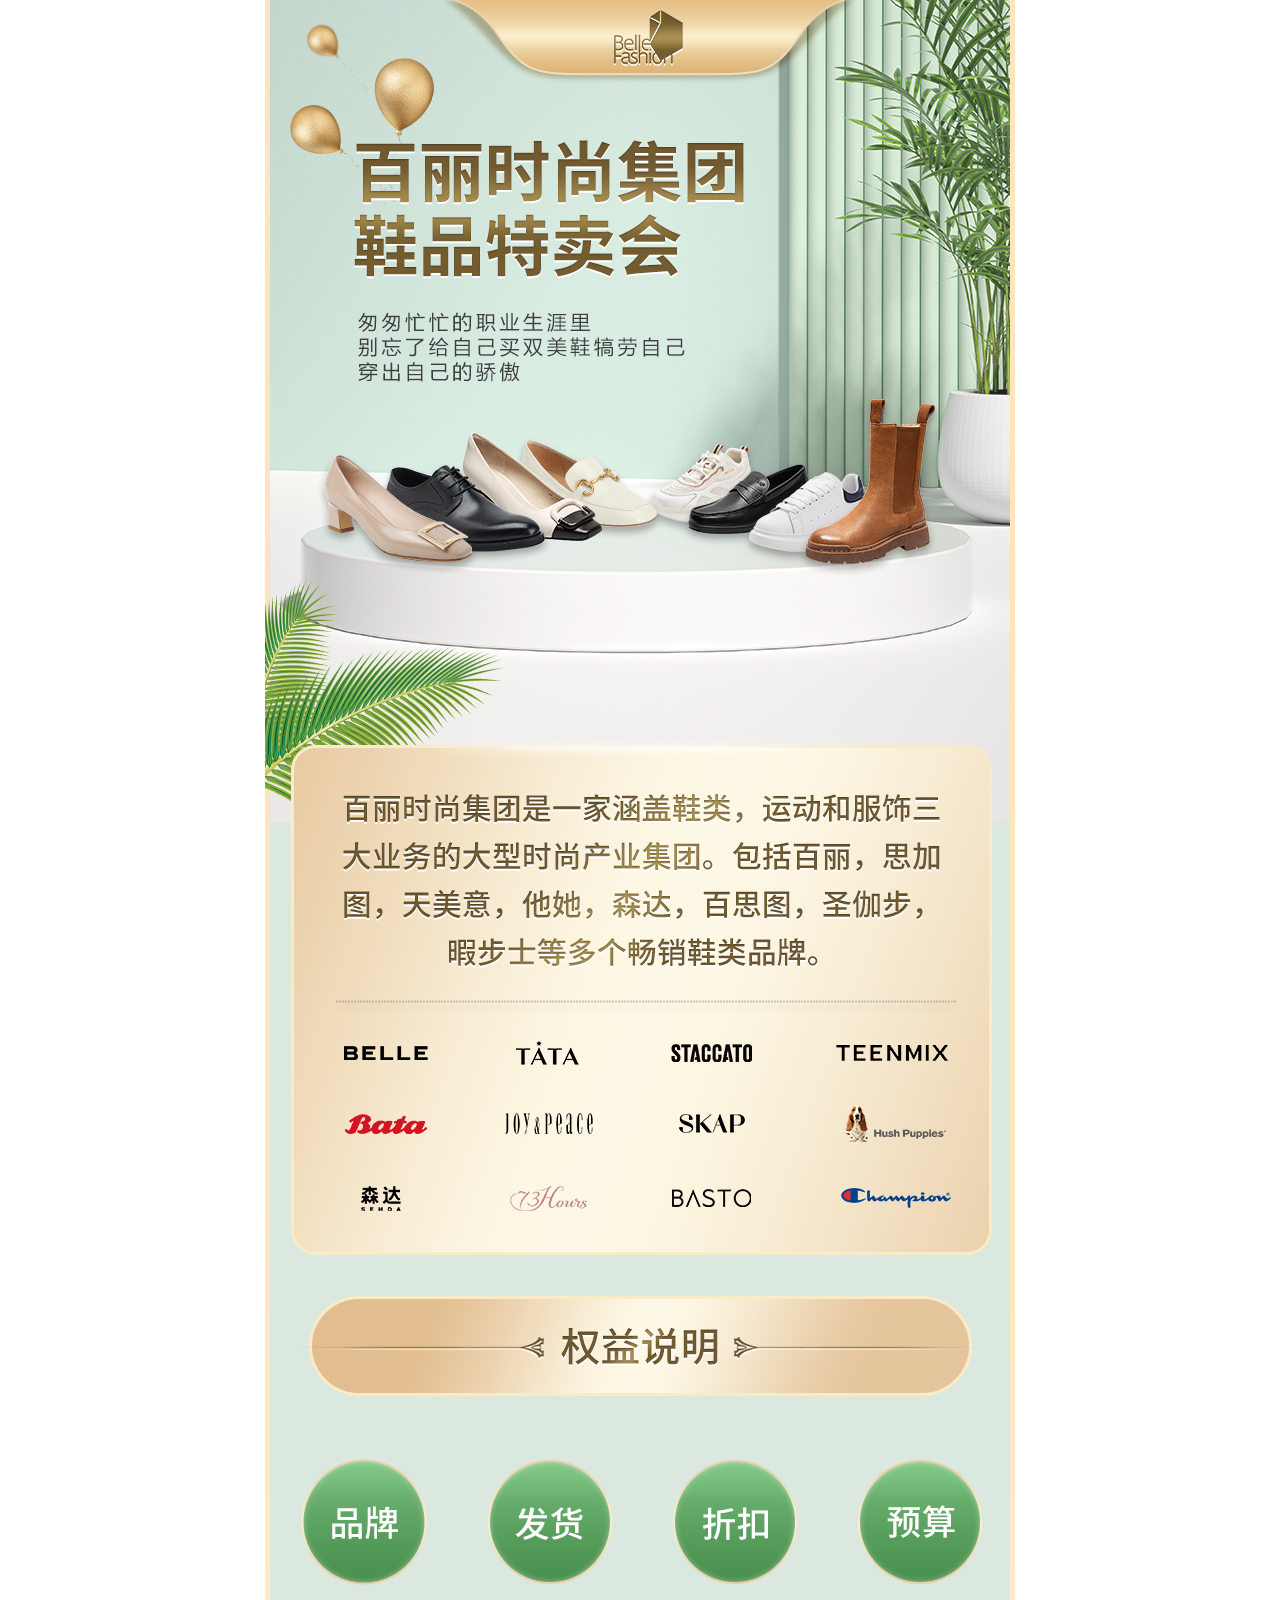
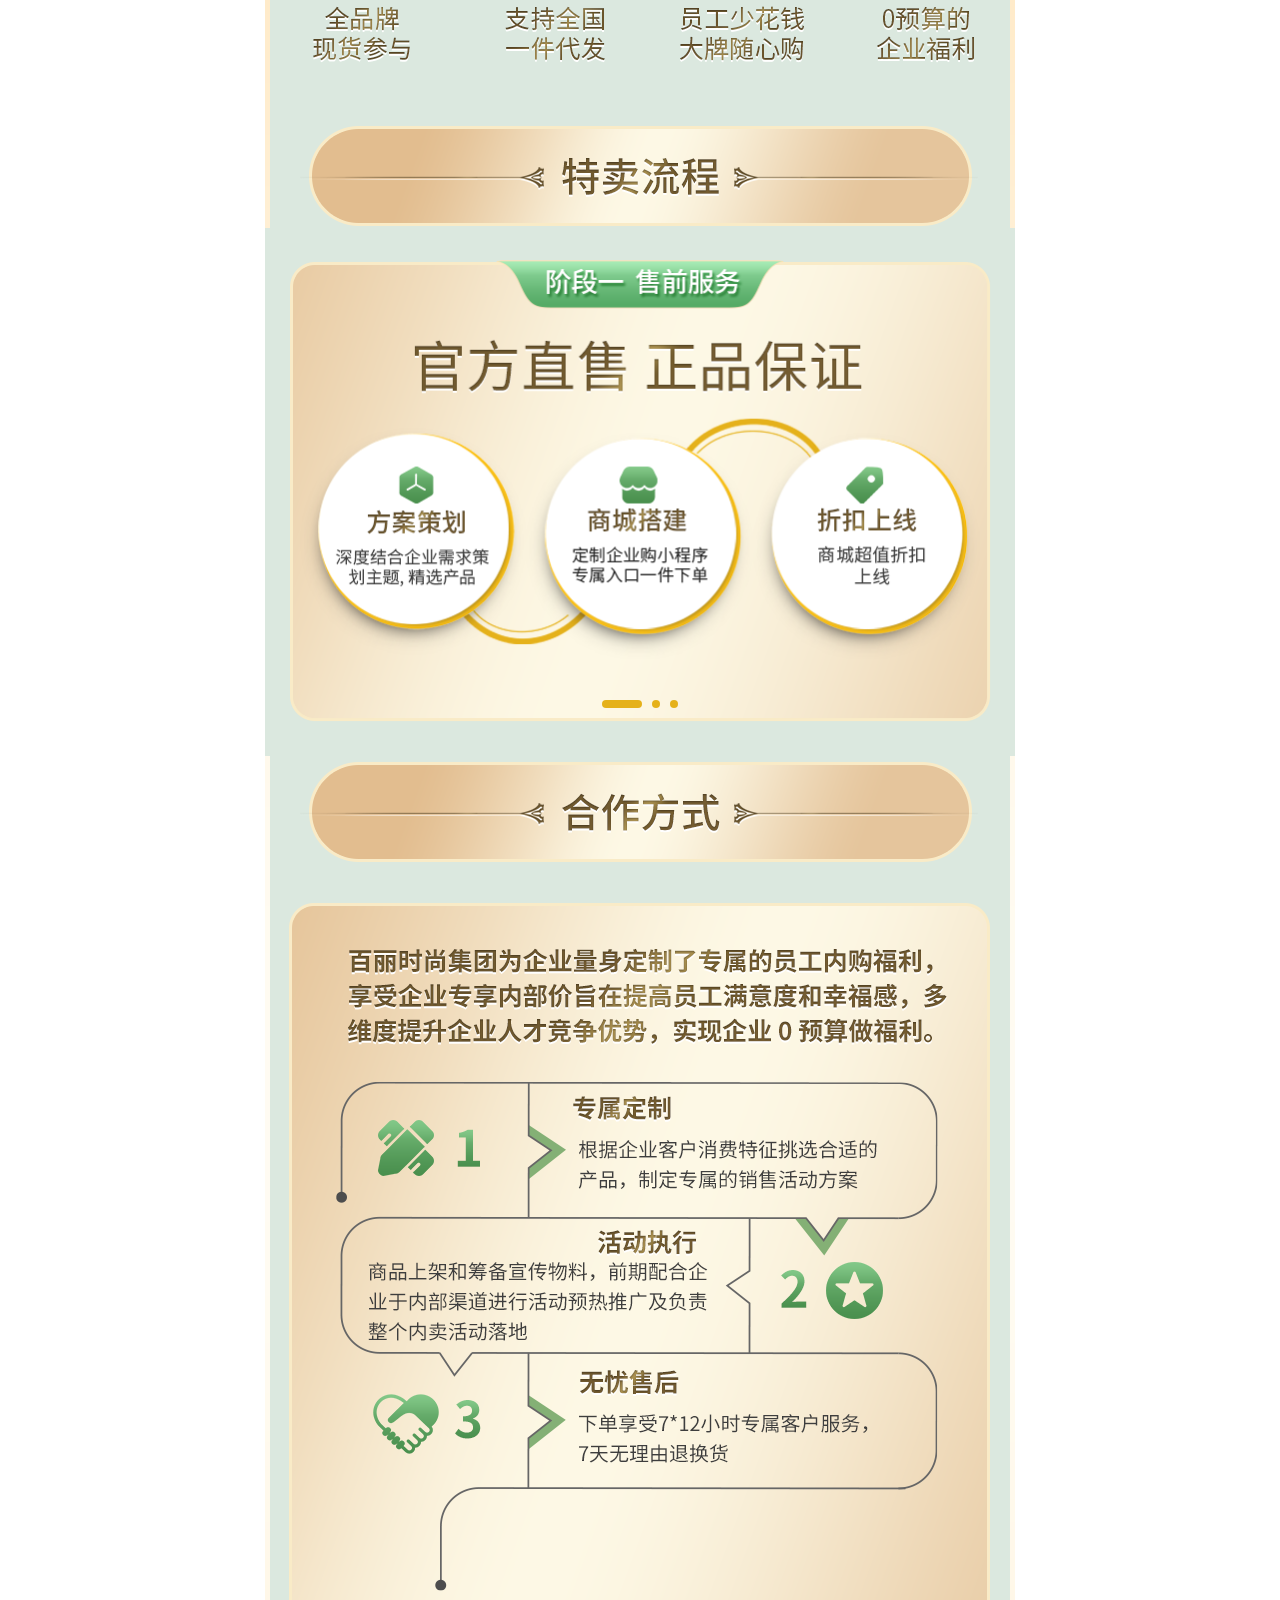
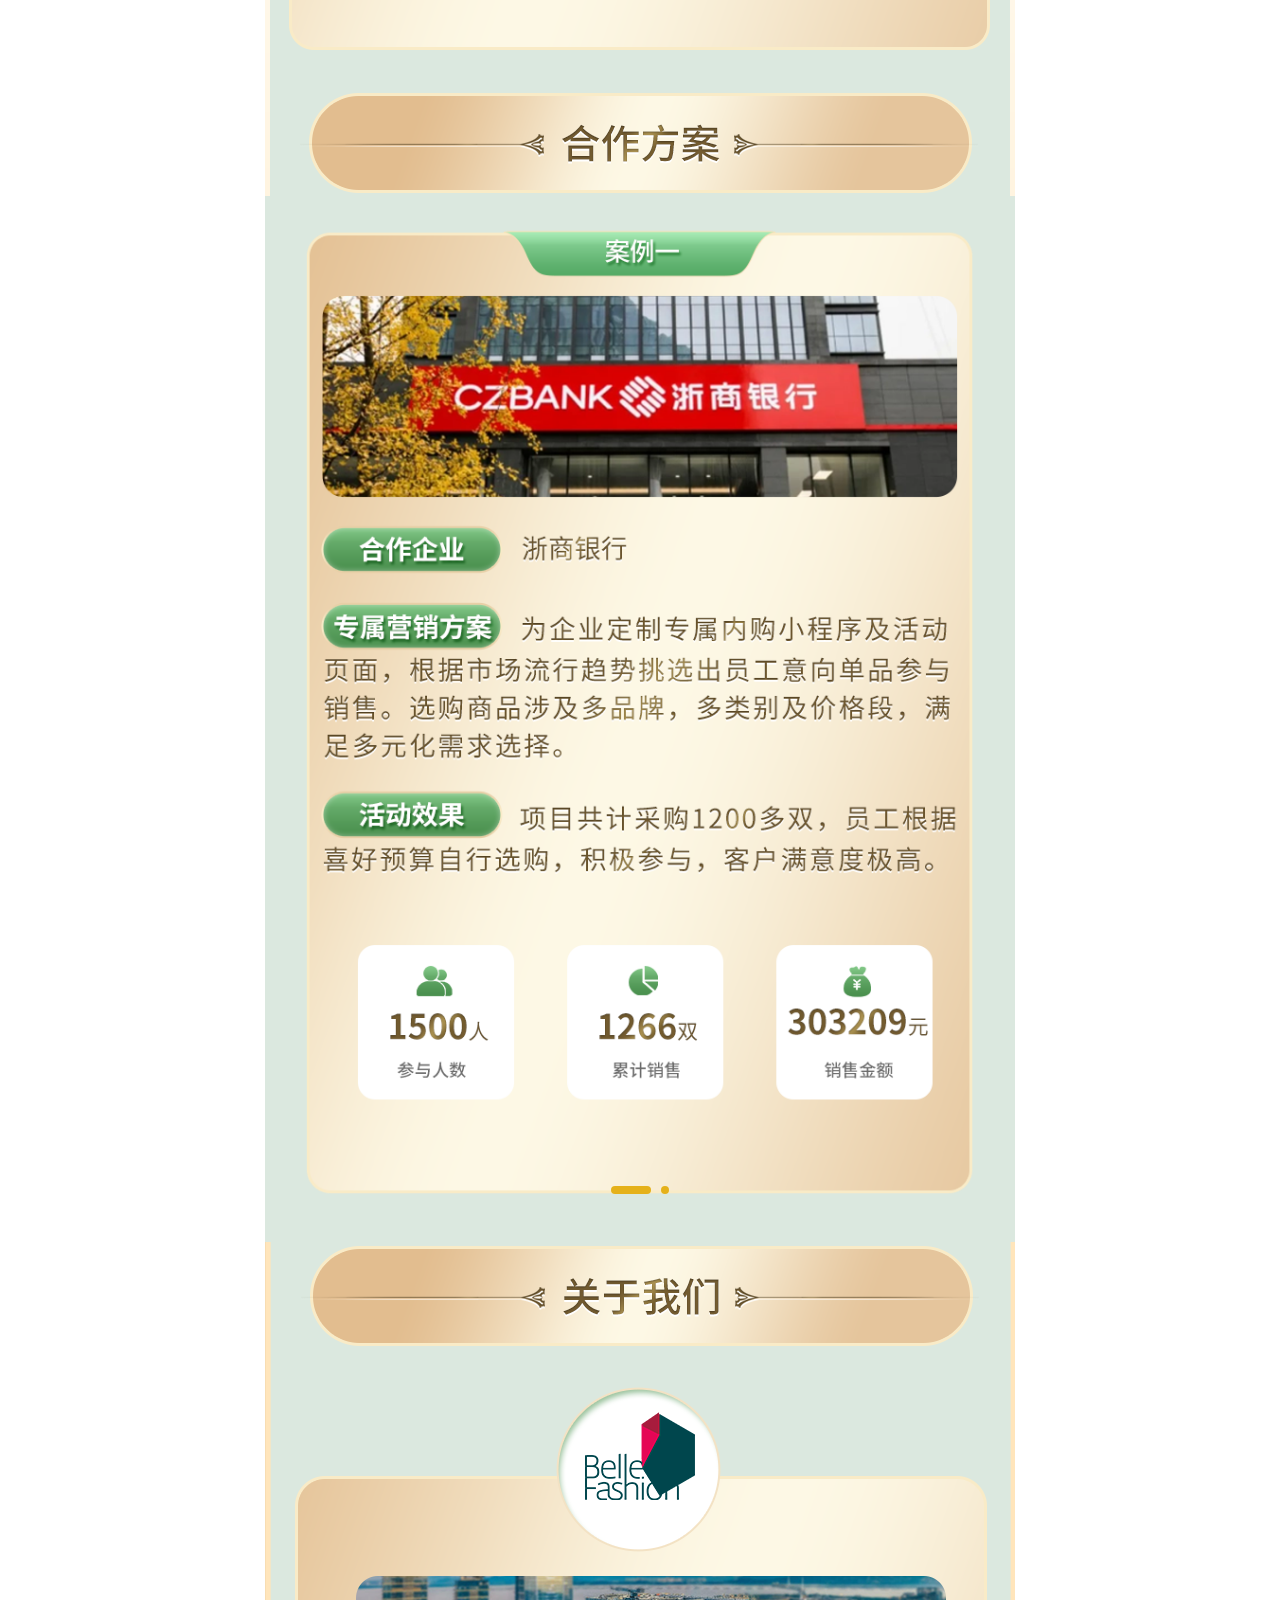
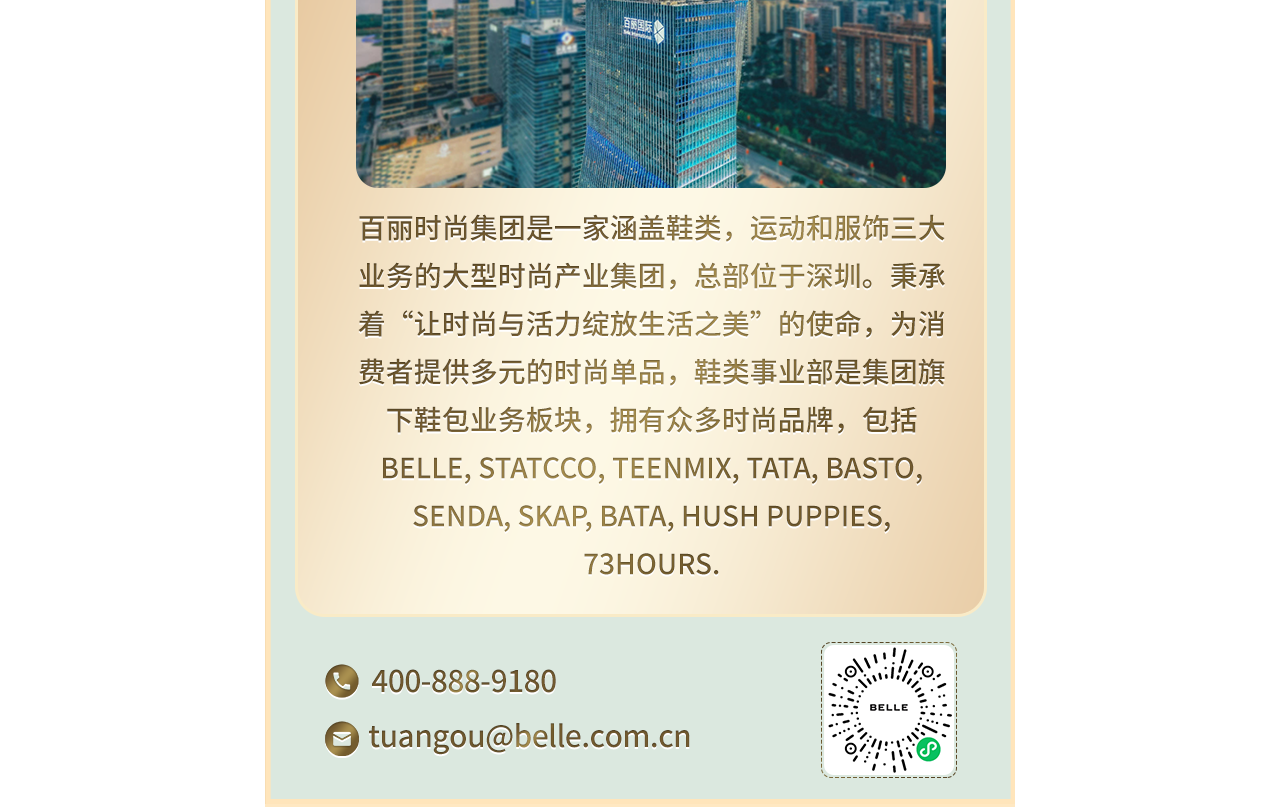
==== cool_baili_wap/index.html @ 53b715ac "Add files via upload" ====
﻿<!DOCTYPE html>
<html>

<head>
  <meta charset="utf-8">
  <meta name="viewport"
    content="target-densitydpi=device-dpi, width=device-width,height=device-height, initial-scale=1, user-scalable=no, minimum-scale=1.0, maximum-scale=1.0,shrink-to-fit=no" />
  <meta name="format-detection" content="telephone=no" />
  <link type="text/css" rel="stylesheet" href="css/css.css" />
  <link type="text/css" rel="stylesheet" href="swiper/swiper-3.4.2.min.css" />

  <title>百丽</title>
</head>

<body>
  <div class="main">
    <div class="introduce">
      <img src="images/introduce.png" />
    </div>
    <div class="service_bannar">
      <div class="swiper-container">
        <div class="swiper-wrapper">
          <div class="swiper-slide">
            <img src="images/service1.png" />
          </div>
          <div class="swiper-slide">
            <img src="images/service2.png" />
          </div>
          <div class="swiper-slide">
            <img src="images/service3.png" />
          </div>
        </div>
        <!-- 如果需要分页器 -->
        <div class="swiper-pagination"></div>

      </div>
    </div>
    <div class="cooperation">
      <img src="images/cooperation.png" />
    </div>
    <div class="case_banner">
      <div class="swiper-container">
        <div class="swiper-wrapper">
          <div class="swiper-slide">
            <img src="images/case1.png" />
          </div>
          <div class="swiper-slide">
            <img src="images/case2.png" />
          </div>
        </div>
        <!-- 如果需要分页器 -->
        <div class="swiper-pagination"></div>
      </div>
    </div>
    <div class="about">
      <img src="images/about.png" />
    </div>
  </div>
  <script src="swiper/swiper-3.4.2.min.js"></script>
  <script>
    var mySwiper = new Swiper('.swiper-container', {
      pagination: '.swiper-pagination',
      paginationClickable: true,
      spaceBetween: 30,
      centeredSlides: true,
      autoplay: 2000,//自动播放间隔时间
      autoplayDisableOnInteraction: false,
      observer: true,//实时检测，动态更新

    })        
  </script>
</body>

</html>
---- cool_baili_wap/css/css.css ----
﻿/*通用类*/
* {
  margin: 0;
  padding: 0;
  -webkit-tap-highlight-color: rgba(0, 0, 0, 0);
}


/*兼容老设备的rem-px基准*/
html {
  font-size: 42.6667px;
}

@media screen and (max-width: 320px) {
  html {
    font-size: 42.6667px;
  }

  .service_bannar {
    border-left: 2px solid #FFE8C2;
    border-right: 2px solid #FFE8C2;
  }

  .case_banner {
    border-left: 2px solid #FFE8C2;
    border-right: 2px solid #FFE8C2;
  }
}

@media screen and (min-width: 321px) and (max-width: 360px) {
  html {
    font-size: 48px;
  }

  .service_bannar {
    border-left: 2px solid #FFE8C2;
    border-right: 2px solid #FFE8C2;
  }

  .case_banner {
    border-left: 2px solid #FFE8C2;
    border-right: 2px solid #FFE8C2;
  }
}

@media screen and (min-width: 361px) and (max-width: 375px) {
  html {
    font-size: 50px;
  }

  .service_bannar {
    border-left: 2px solid #FFE8C2;
    border-right: 2px solid #FFE8C2;
  }

  .case_banner {
    border-left: 2px solid #FFE8C2;
    border-right: 2px solid #FFE8C2;
  }
}

@media screen and (min-width: 376px) and (max-width: 414px) {
  html {
    font-size: 55px;
  }

  .service_bannar {
    border-left: 2px solid #FFE8C2;
    border-right: 2px solid #FFE8C2;
  }

  .case_banner {
    border-left: 2px solid #FFE8C2;
    border-right: 2px solid #FFE8C2;
  }
}

@media screen and (min-width: 415px) and (max-width: 484px) {
  html {
    font-size: 64px;
  }

  .service_bannar {
    border-left: 3px solid #FFE8C2;
    border-right: 3px solid #FFE8C2;
  }

  .case_banner {
    border-left: 3px solid #FFE8C2;
    border-right: 3px solid #FFE8C2;
  }

}

@media screen and (min-width: 485px) and (max-width: 720px) {
  html {
    font-size: 96px;
  }

  .service_bannar {
    border-left: 4px solid #FFE8C2;
    border-right: 4px solid #FFE8C2;
  }

  .case_banner {
    border-left: 4px solid #FFE8C2;
    border-right: 4px solid #FFE8C2;
  }
}

@media screen and (min-width: 721px) and (max-width: 768px) {
  html {
    font-size: 102px;
  }

  .service_bannar {
    border-left: 5px solid #FFE8C2;
    border-right: 5px solid #FFE8C2;
  }

  .case_banner {
    border-left: 5px solid #FFE8C2;
    border-right: 5px solid #FFE8C2;
  }
}

@media screen and (min-width: 769px) and (max-width: 1080px) {
  html {
    font-size: 144px;
  }
}

@media screen and (min-width: 1080px) {
  html {
    font-size: 144px;
  }
}

/*新设备的rem-vw标准*/
html {
  overflow-x: hidden;
  font-size: 13.3333333333vw;
  /*一便rem.js失效，这里起作用*/
}

body {
  width: 100%;
  min-width: 320px;
  min-height: 100vh;
  margin: 0 auto;
  font-family: PingFang SC, Hiragino Sans GB, Microsoft YaHei UI, Microsoft YaHei, Source Han Sans CN, sans-serif;
  background: #fff;
  overflow-x: hidden;
  text-align: left;
  position: relative;
  font-size: 12px;
  -webkit-text-size-adjust: 100% !important;
  text-size-adjust: 100% !important;
  -moz-text-size-adjust: 100% !important;

  color: #333;
}

img {
  border: none;
  image-rendering: -moz-crisp-edges;
  image-rendering: -o-crisp-edges;
  image-rendering: -webkit-optimize-contrast;
  image-rendering: crisp-edges;
  -ms-interpolation-mode: nearest-neighbor;
}

h1,
h2,
h3 {
  font-weight: normal;
}

a {
  color: #333;
  text-decoration: none;
  -webkit-tap-highlight-color: rgba(0, 0, 0, 0);
  -webkit-tap-highlight-color: transparent;
  outline: none；
}

input,
textarea,
select {
  font-family: PingFang SC, Hiragino Sans GB, Microsoft YaHei UI, Microsoft YaHei, Source Han Sans CN, sans-serif;
  font-size: 1em;
  outline: none;
  margin: 0;
  padding: 0;
}

input::-webkit-input-placeholder {
  color: #aeaeae !important;
}

textarea::-webkit-input-placeholder {
  color: #aeaeae !important;
}

input[type='button'],
input[type='text'],
input[type='search'],
input[type='submit'],
input[type='reset'],
input[type='date'],
input[type='time'],
input[type='number'] {
  -webkit-appearance: none;
}

select {
  -webkit-appearance: none;
  -webkit-appearance: none;
  appearance: none;
  -moz-appearance: none;
  -webkit-appearance: none;
  border: none;
}

textarea {
  -webkit-appearance: none;
}

input::-webkit-outer-spin-button,
input::-webkit-inner-spin-button {
  -webkit-appearance: none !important;
  margin: 0;
}

ul,
ol {
  padding: 0;
  list-style-type: none;
}

em {
  font-style: normal;
}

.lt {
  float: left;
}

.rt {
  float: right;
}

input.sub,
label {
  border: none;
  cursor: pointer;
}

input,
textarea {
  font-family: PingFang SC, Hiragino Sans GB, Microsoft YaHei UI, Microsoft YaHei, Source Han Sans CN, sans-serif;
  outline: none;
  margin: 0;
  padding: 0;
}

table {
  border-collapse: collapse;
}

td,
th {
  padding: 0;
}

div.clear {
  font: 0px Arial;
  line-height: 0;
  height: 0;
  overflow: hidden;
  clear: both;
}
/*自定义分页器位置*/
.swiper-pagination {
  bottom: 15px !important;
}
/*自定义分页器未选中的样式*/
.swiper-pagination-bullet {
  background-color: #E5B11A !important;
  opacity: 1 !important;
}
/*自定义分页器选中的样式*/
.swiper-pagination-bullet-active {
  width: 40px !important;
  border-radius: 4px !important;
  -webkit-border-radius: 4px !important;
  -moz-border-radius: 4px !important;
  -ms-border-radius: 4px !important;
  -o-border-radius: 4px !important;
  background-color: #E5B11A !important;
}

.main {
  min-width: 375px;
  max-width: 750px;
  margin: 0 auto;
  background-color: #FFE8C2;
}

.introduce img {
  width: 100%;
}

.service_bannar {
  padding: 30px 20px;
  margin-top: -4px;
  background-color: #DBE8DF;
}

.service_bannar .swiper-container {
  width: 100%;
}

.service_bannar .swiper-slide img {
  width: 100%;
}

.case_banner {
  padding: 30px 20px;
  margin-top: -4px;
  background-color: #DBE8DF;
}

.case_banner .swiper-container {
  width: 100%;
}

.case_banner .swiper-slide img {
  width: 100%;
  height: 100%;
}

.service_bannar .swiper-slide,
.case_banner .swiper-slide {
  text-align: center;
  font-size: 18px;
  /* Center slide text vertically */
  display: -webkit-box;
  display: -ms-flexbox;
  display: -webkit-flex;
  display: flex;
  -webkit-box-pack: center;
  -ms-flex-pack: center;
  -webkit-justify-content: center;
  justify-content: center;
  -webkit-box-align: center;
  -ms-flex-align: center;
  -webkit-align-items: center;
  align-items: center;
}

.cooperation img {
  width: 100%;
}

.about img {
  width: 100%;
}
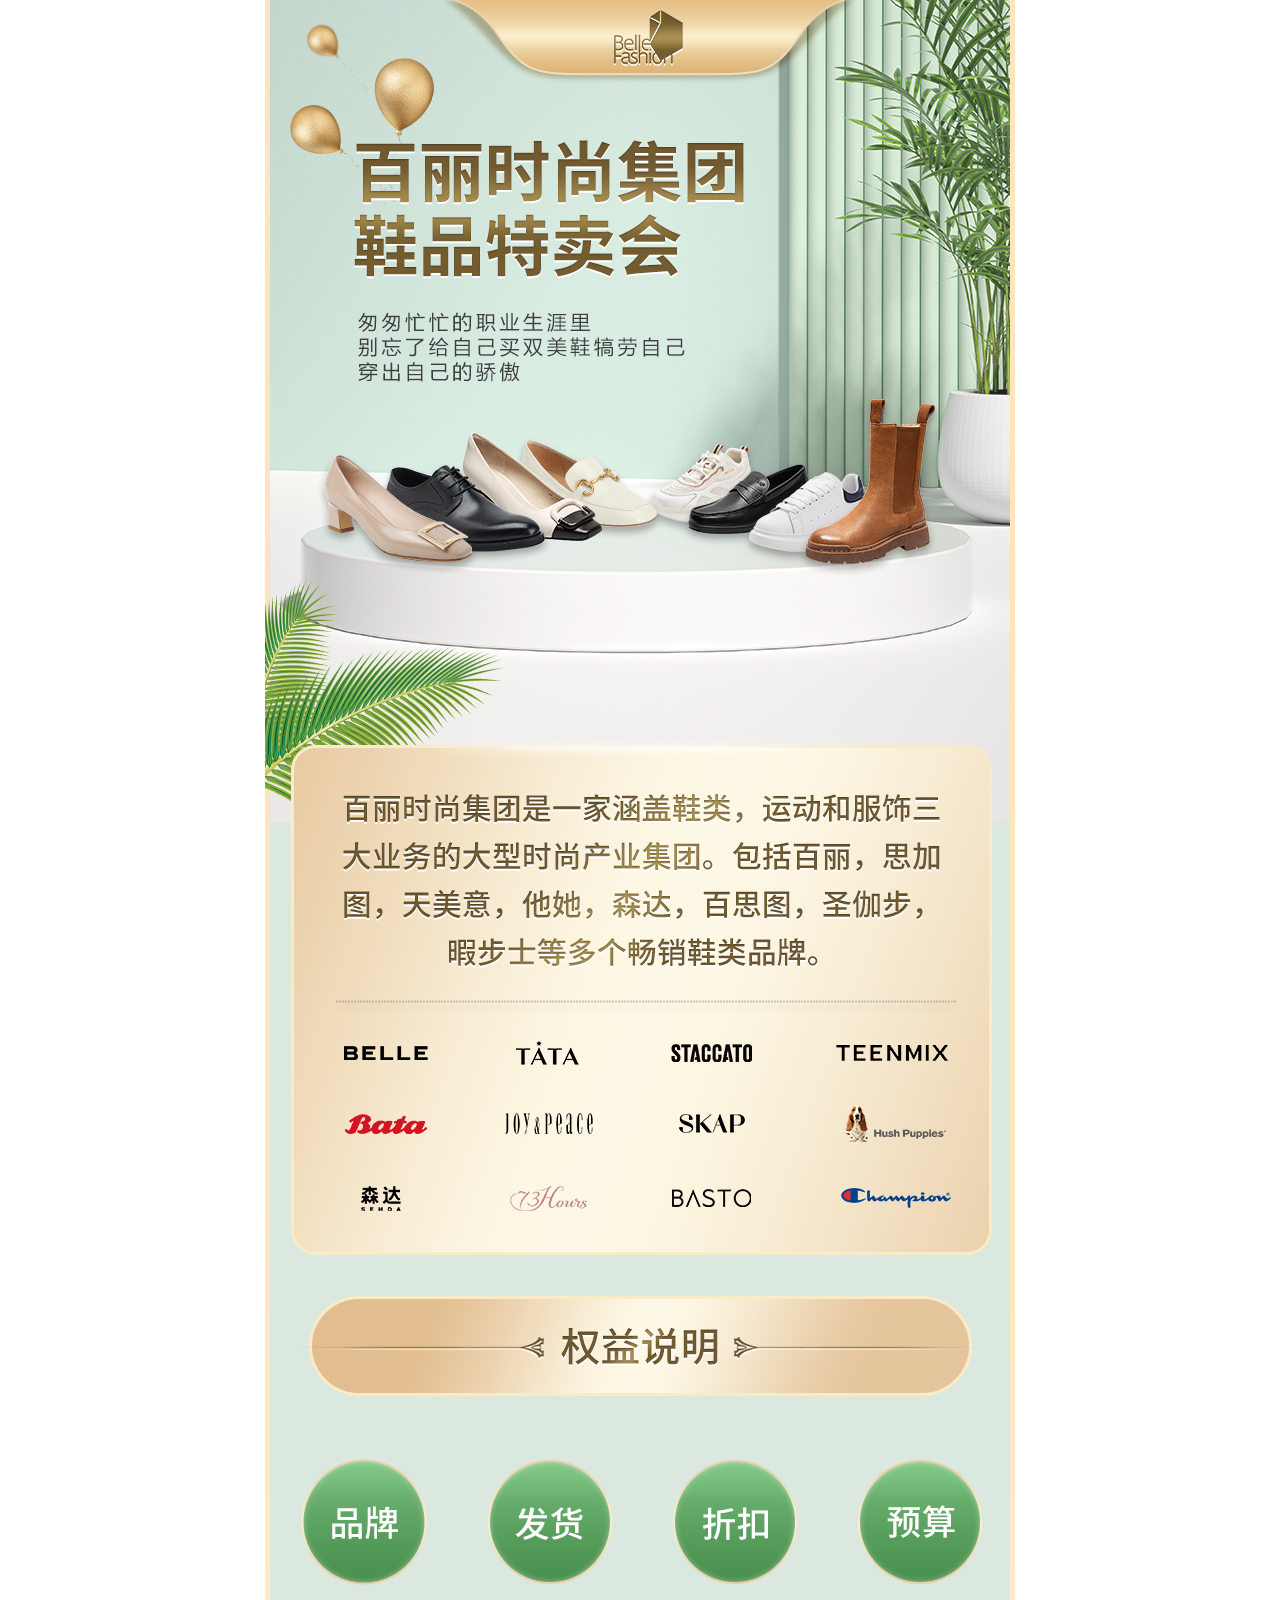
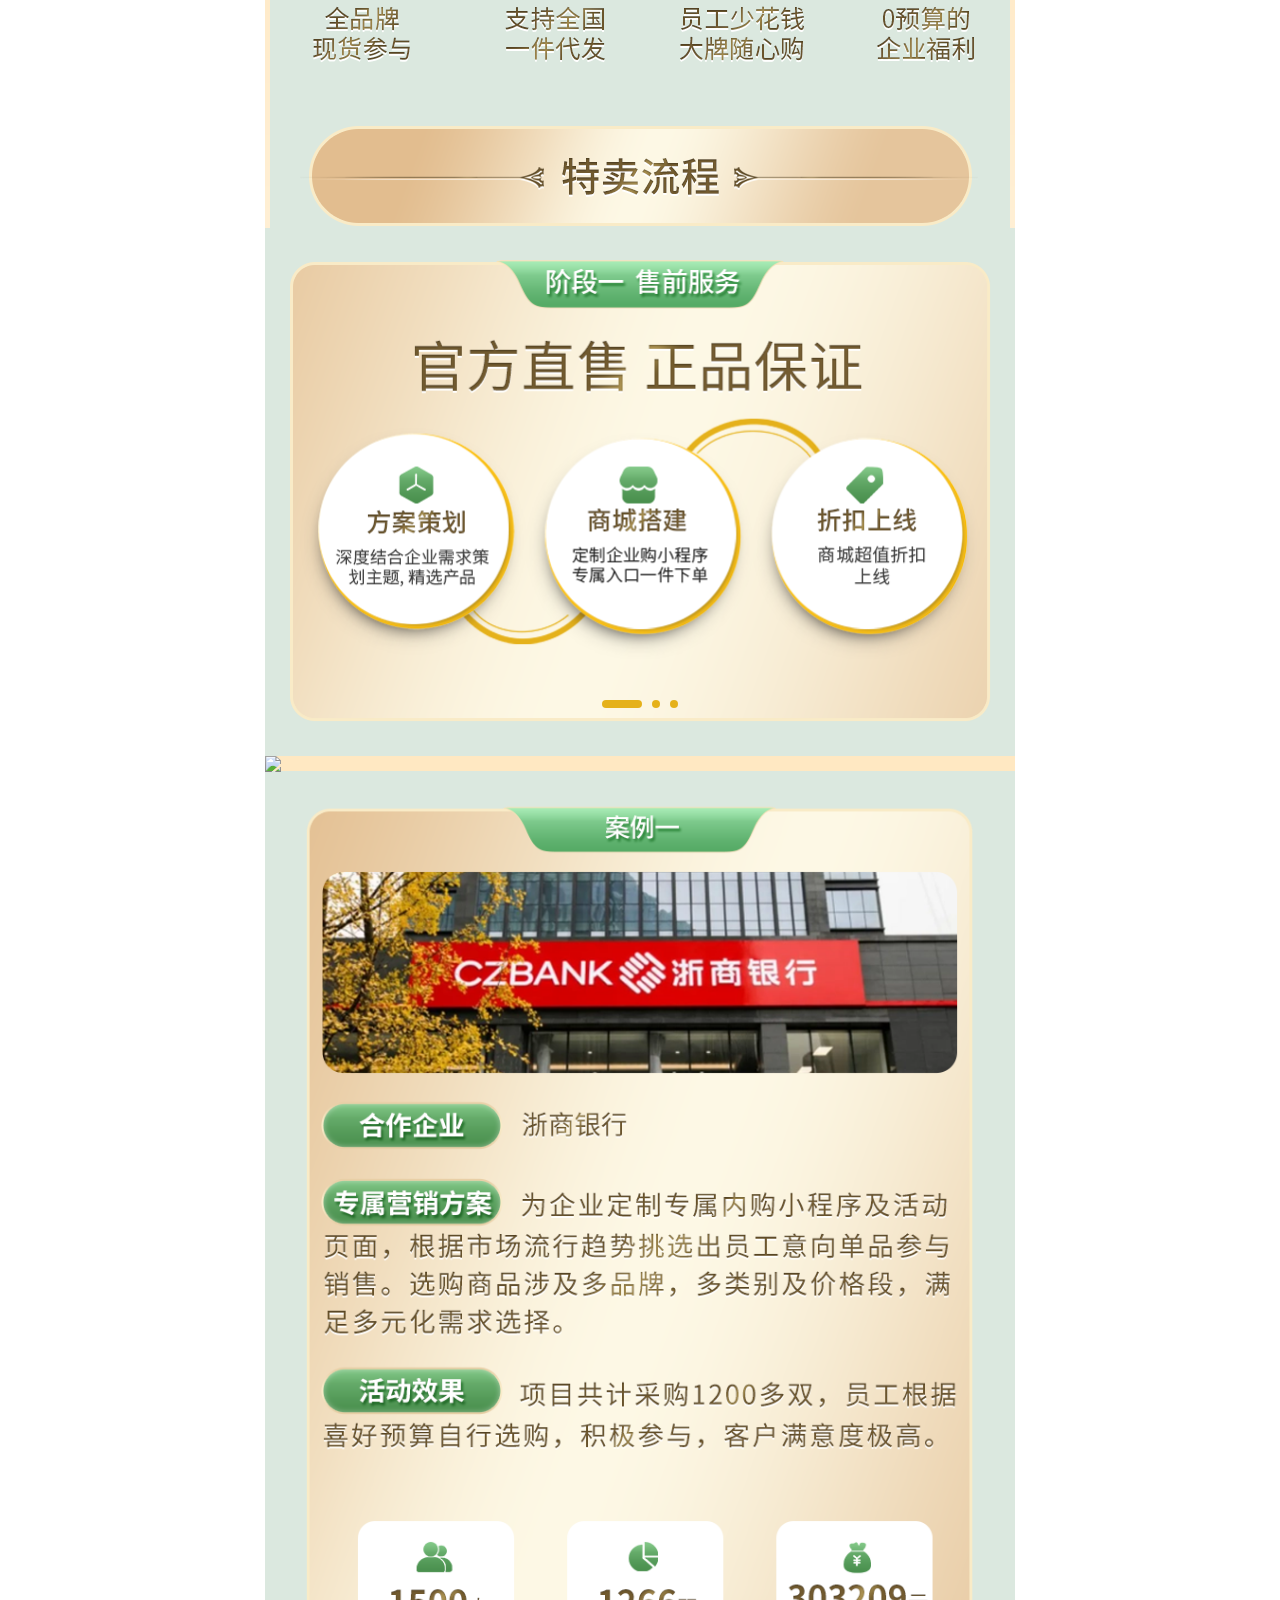
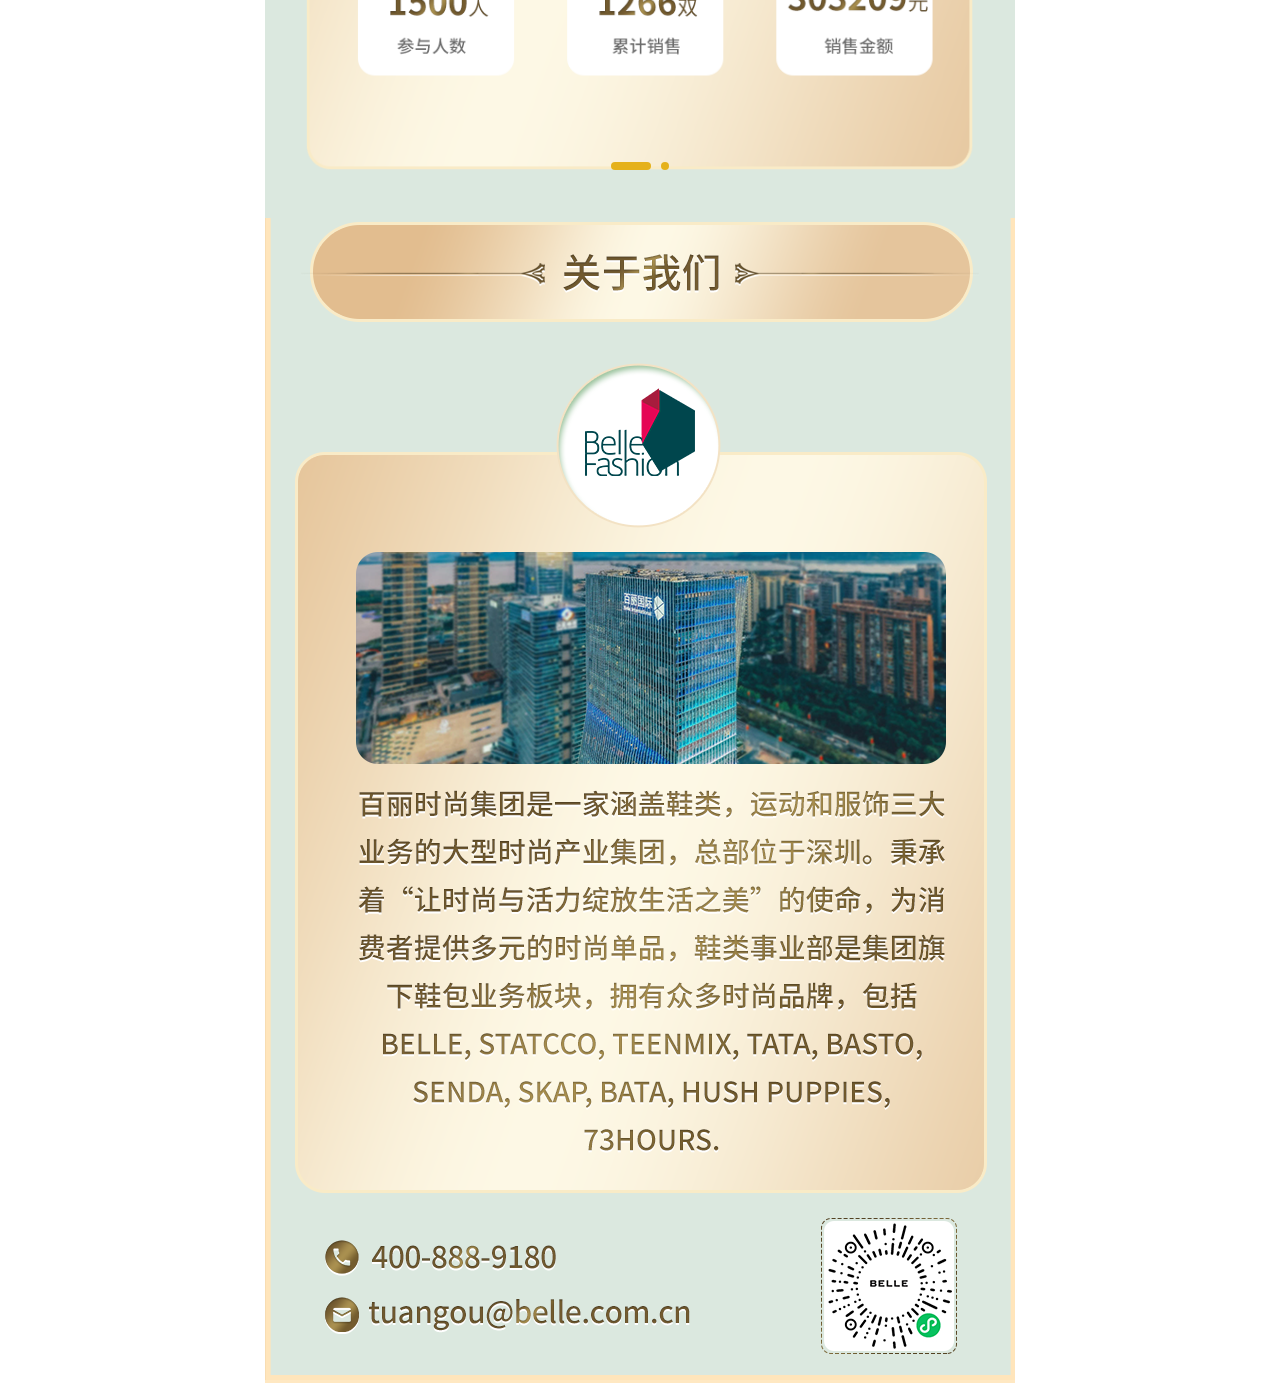
==== commit e578fe80: "Add files via upload" ====
--- a/cool_baili_wap/index.html
+++ b/cool_baili_wap/index.html
@@ -15,7 +15,7 @@
 <body>
   <div class="main">
     <div class="introduce">
-      <img src="images/introduce.png" />
+      <img src="images/aeb03-e0mrz.webp" />
     </div>
     <div class="service_bannar">
       <div class="swiper-container">
@@ -36,7 +36,7 @@
       </div>
     </div>
     <div class="cooperation">
-      <img src="images/cooperation.png" />
+      <img src="images/at870-7ceaa.webp.png" />
     </div>
     <div class="case_banner">
       <div class="swiper-container">
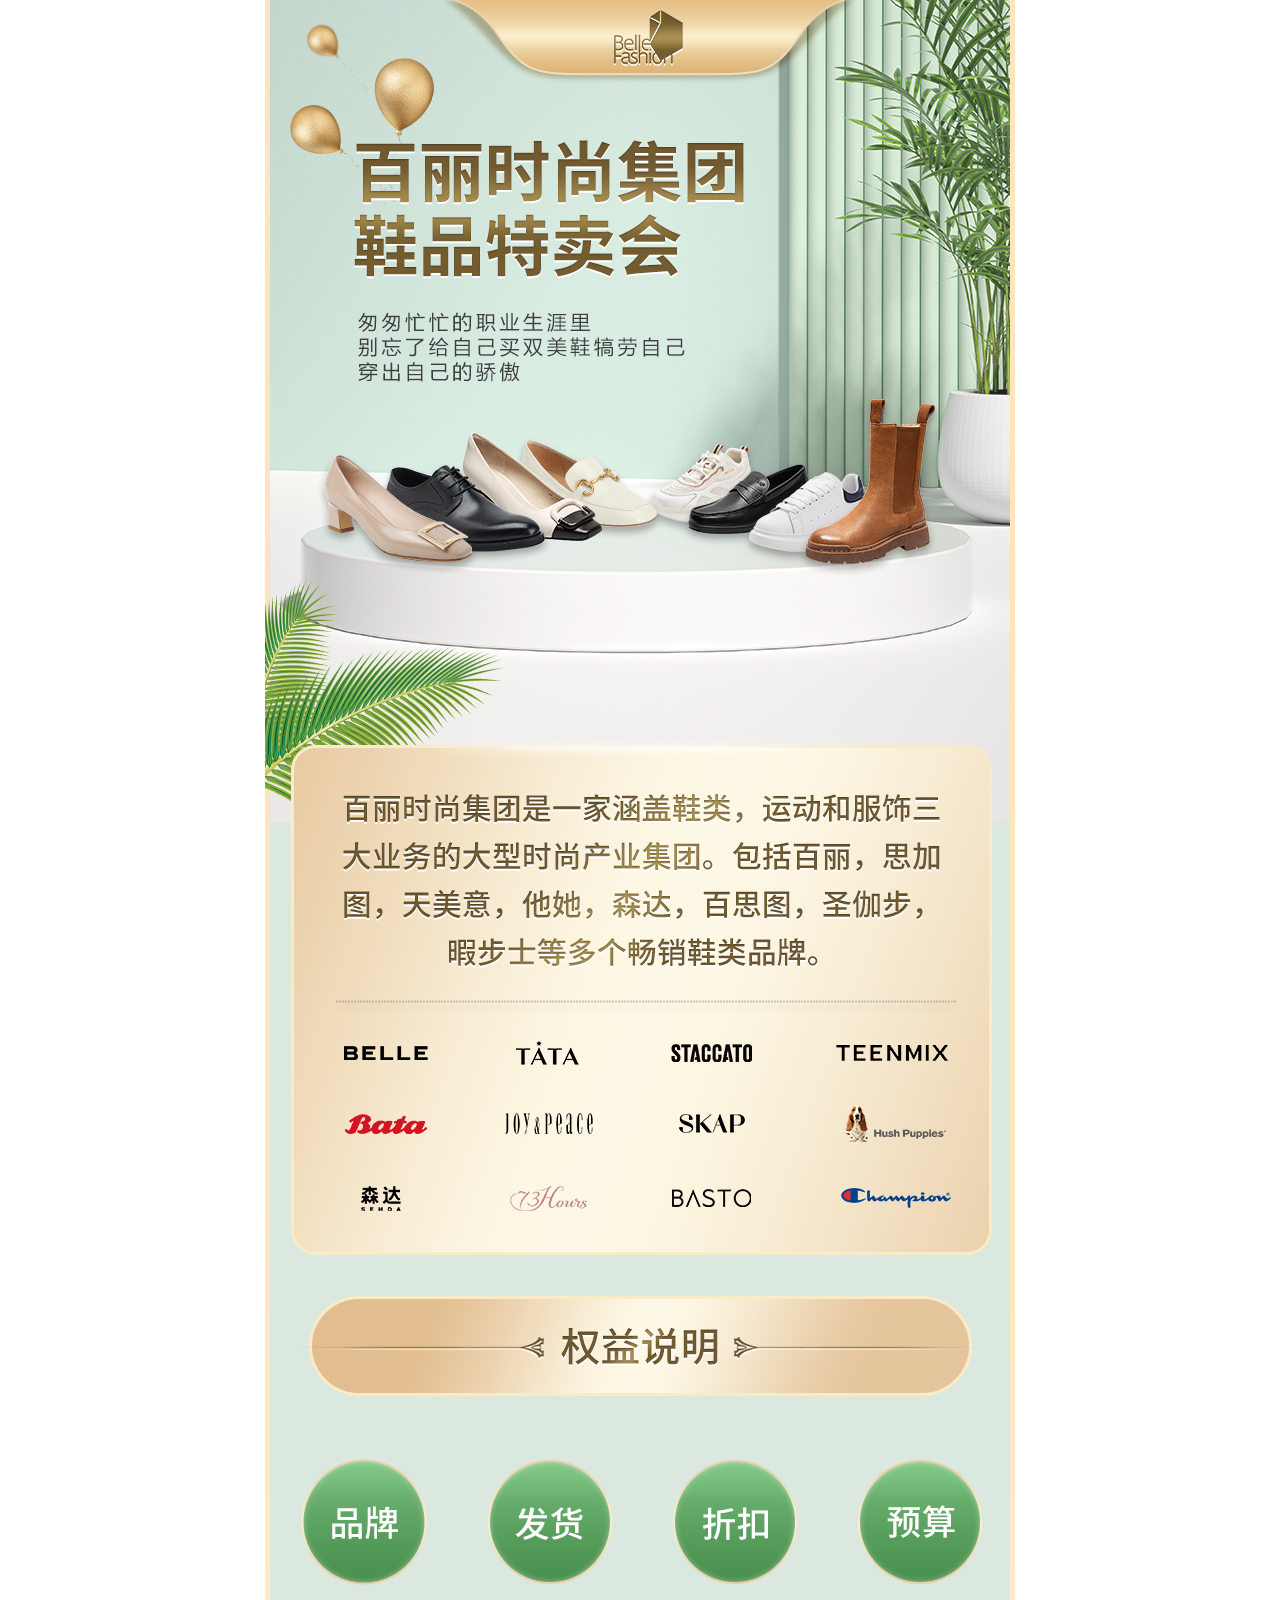
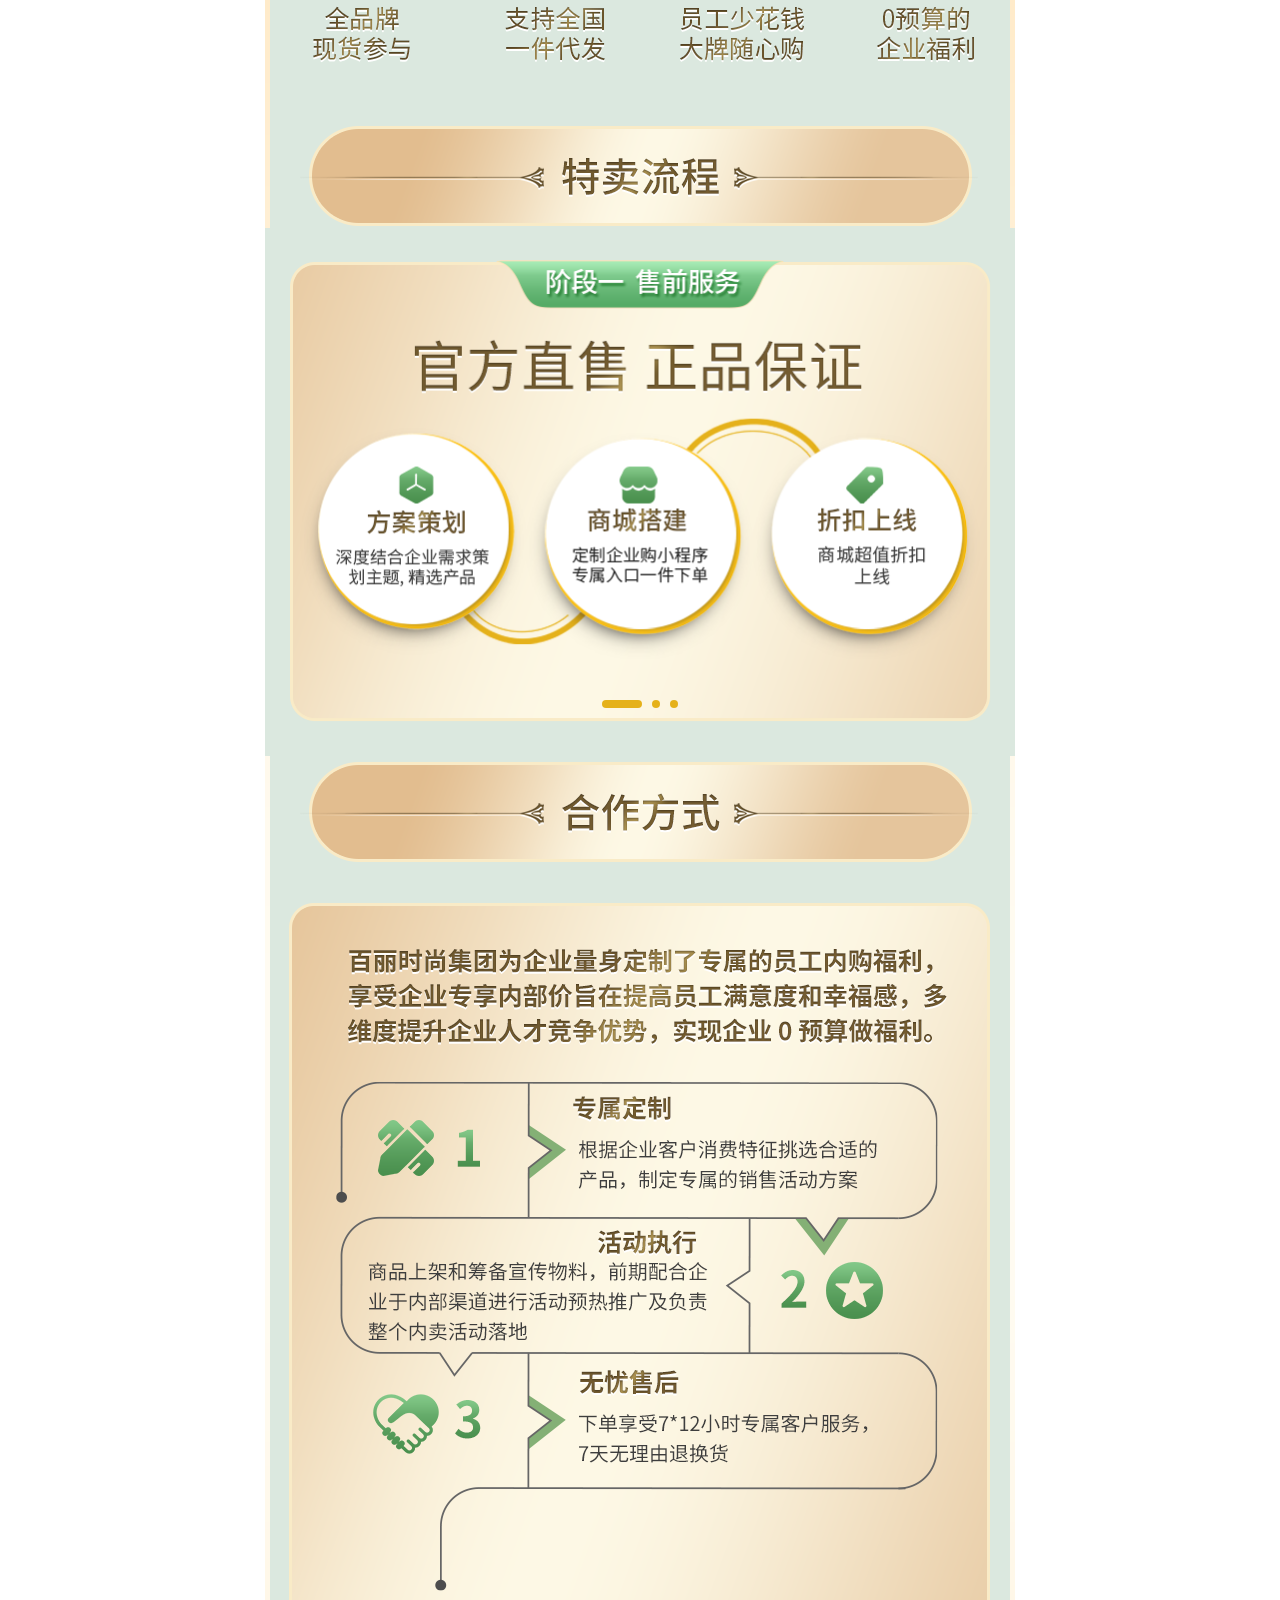
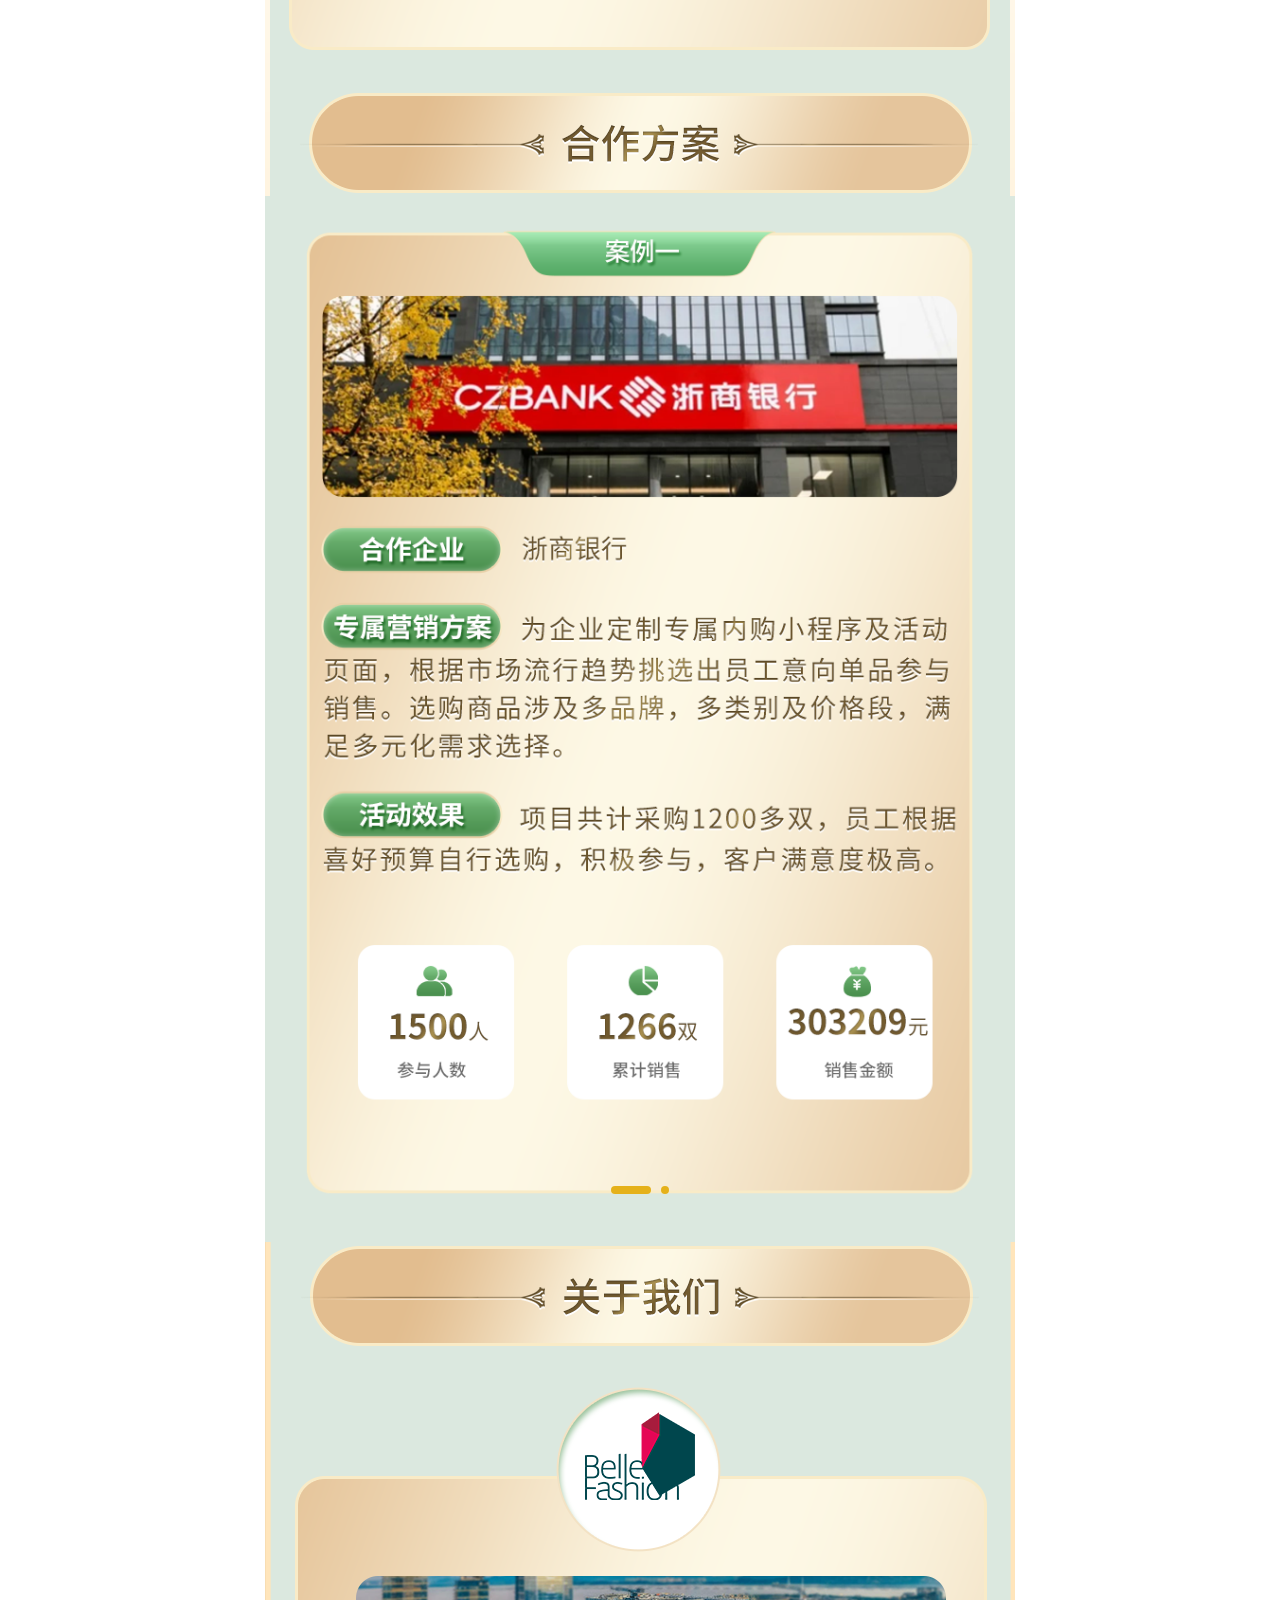
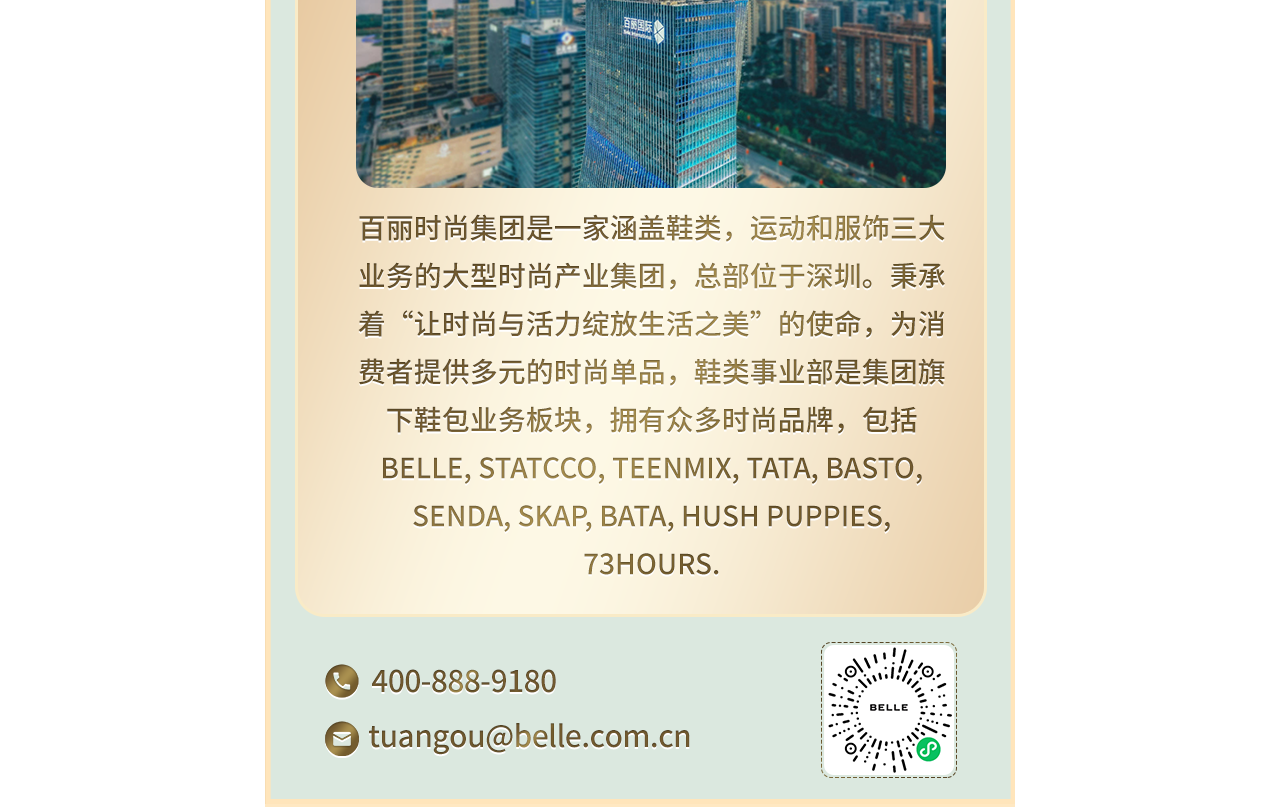
==== commit 6c177874: "Add files via upload" ====
--- a/cool_baili_wap/index.html
+++ b/cool_baili_wap/index.html
@@ -36,7 +36,7 @@
       </div>
     </div>
     <div class="cooperation">
-      <img src="images/at870-7ceaa.webp.png" />
+      <img src="images/at870-7ceaa.webp" />
     </div>
     <div class="case_banner">
       <div class="swiper-container">
--- a/cool_baili_wap/css/css.css
+++ b/cool_baili_wap/css/css.css
@@ -301,7 +301,8 @@
 }
 
 .main {
-  min-width: 375px;
+  width: 100%;
+  min-width: 320px;
   max-width: 750px;
   margin: 0 auto;
   background-color: #FFE8C2;
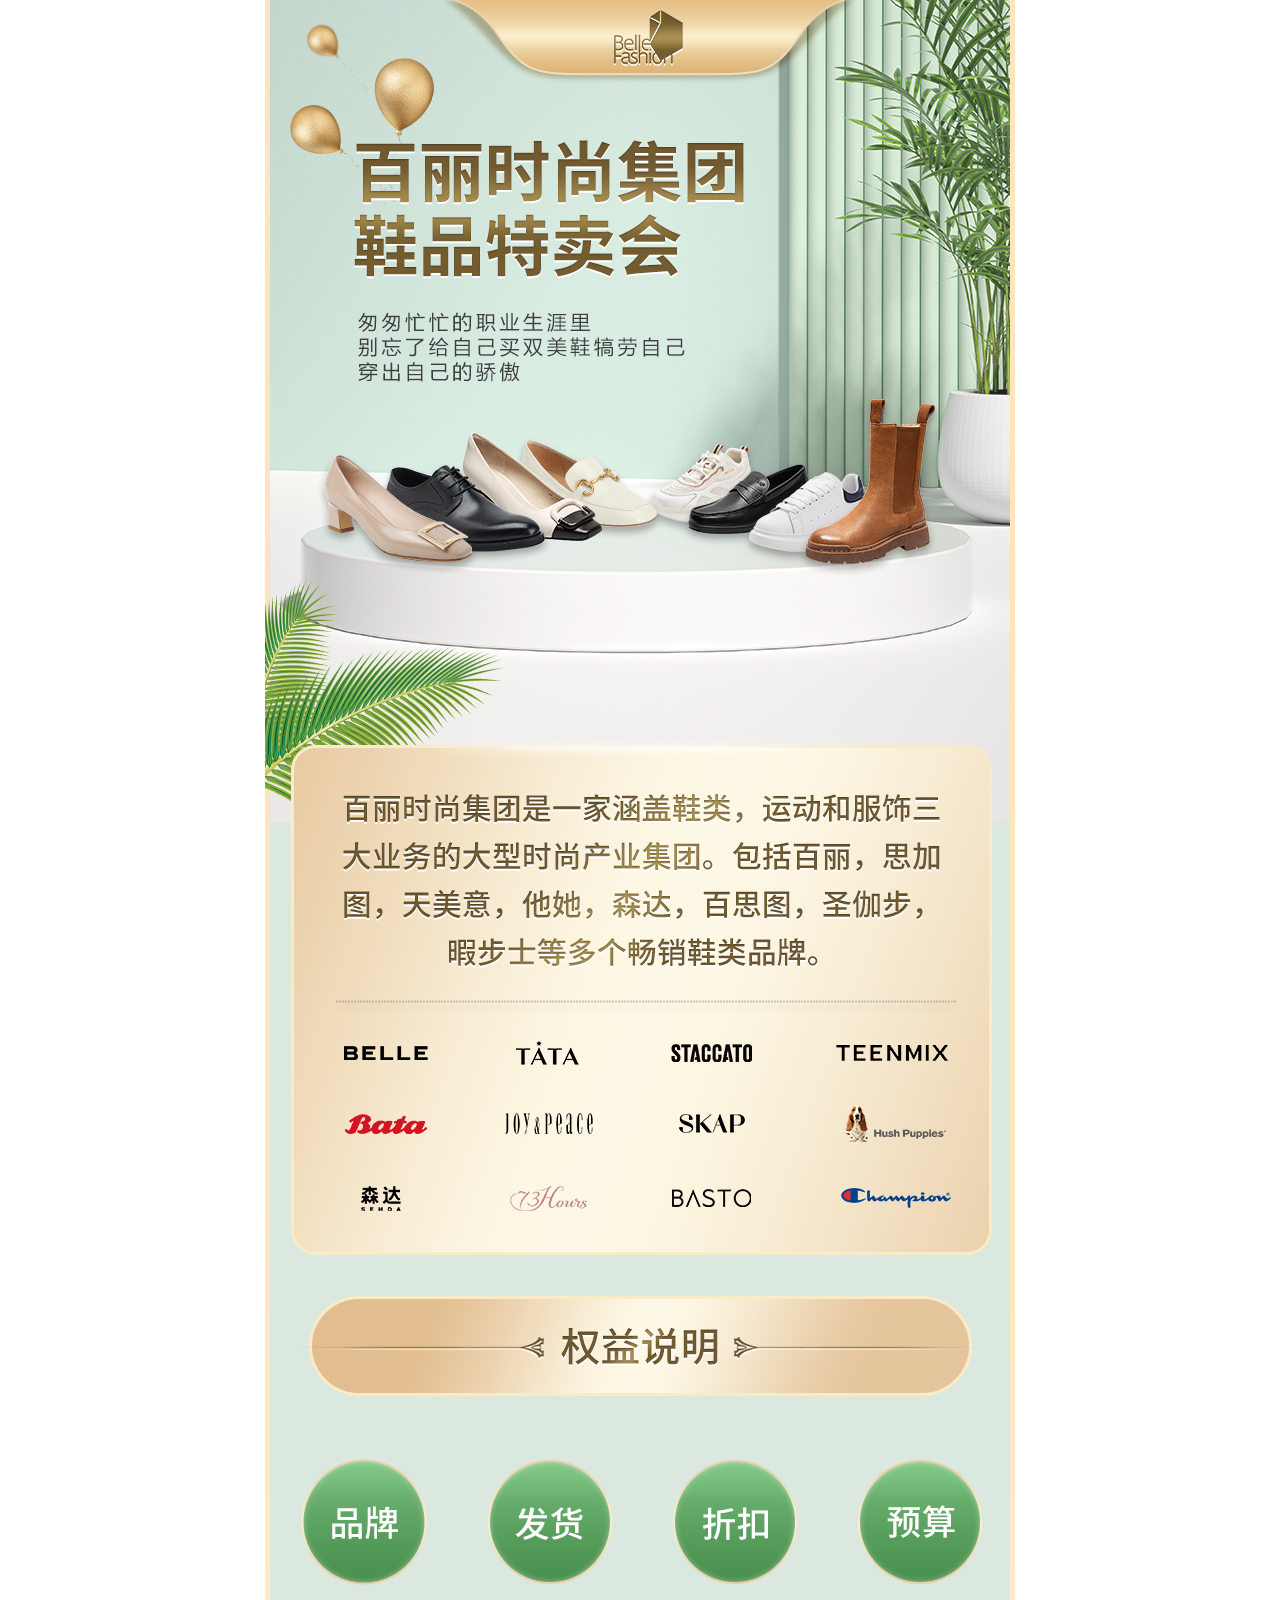
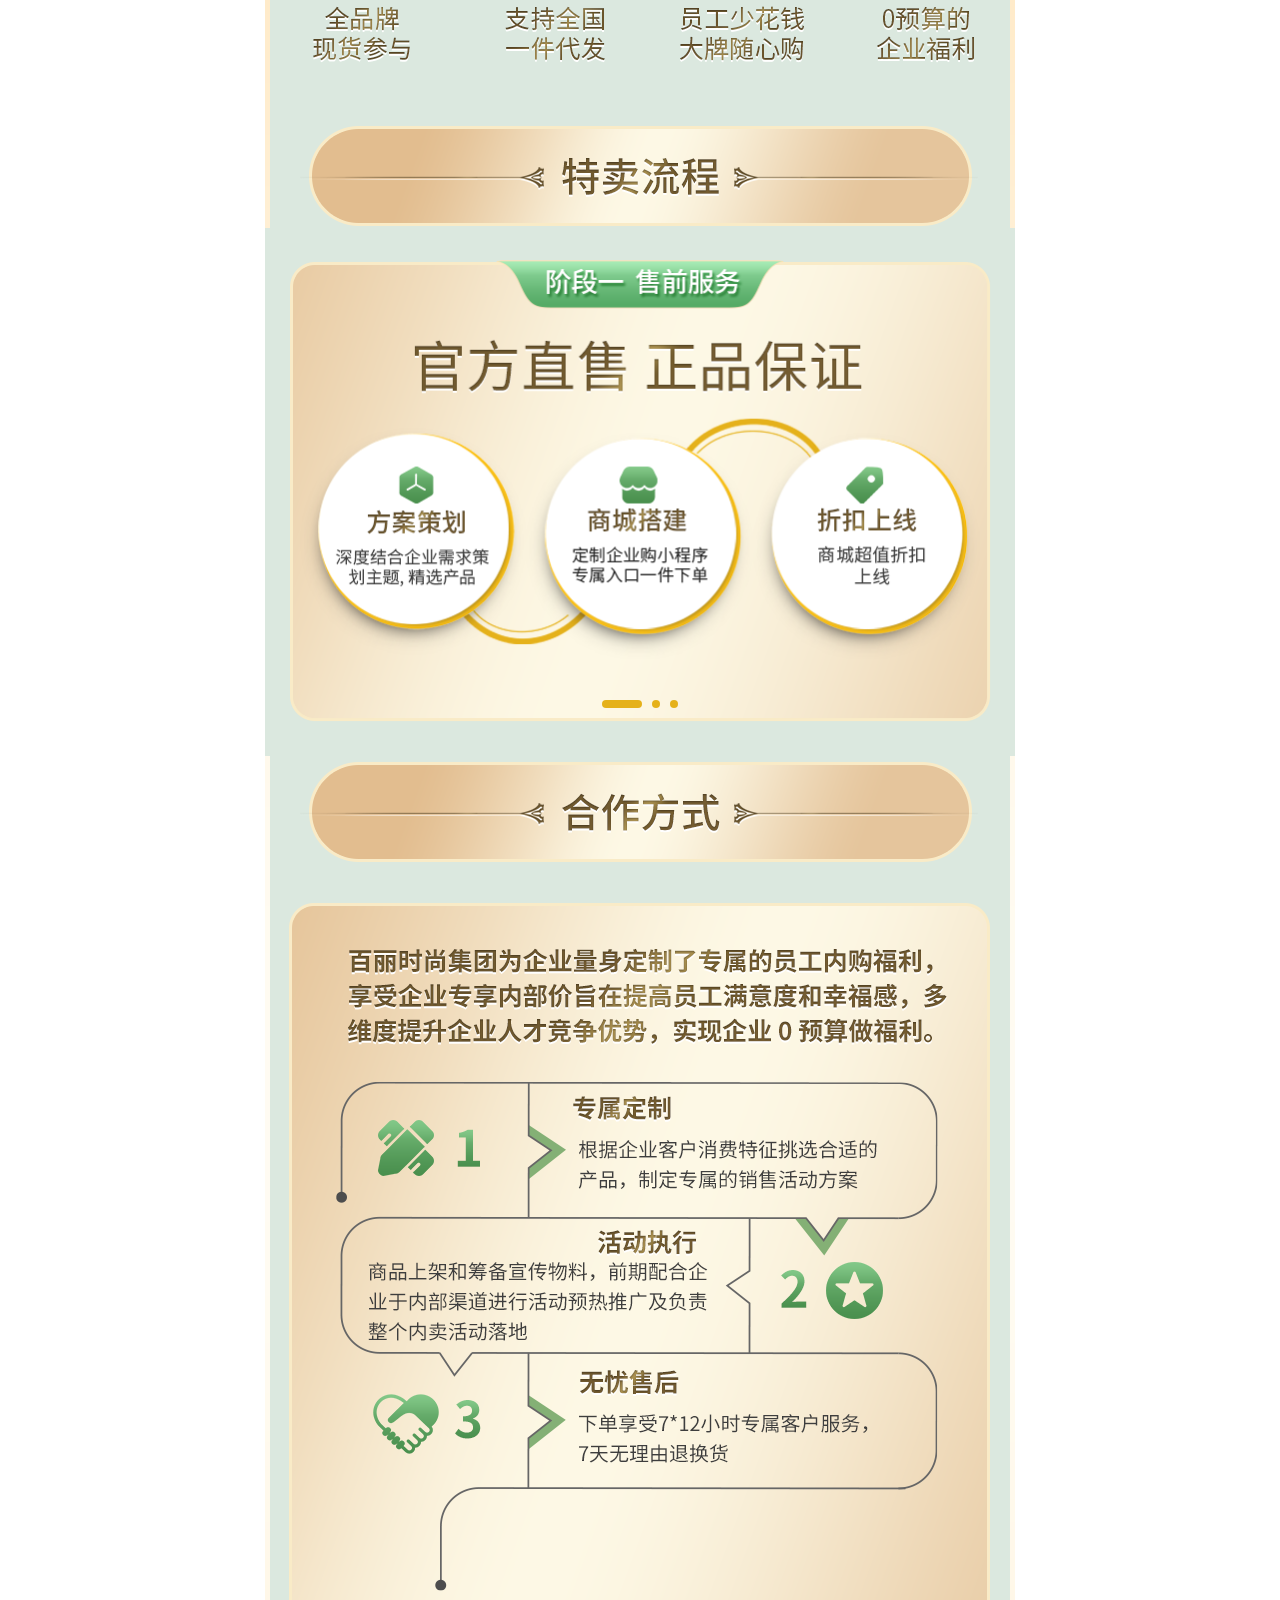
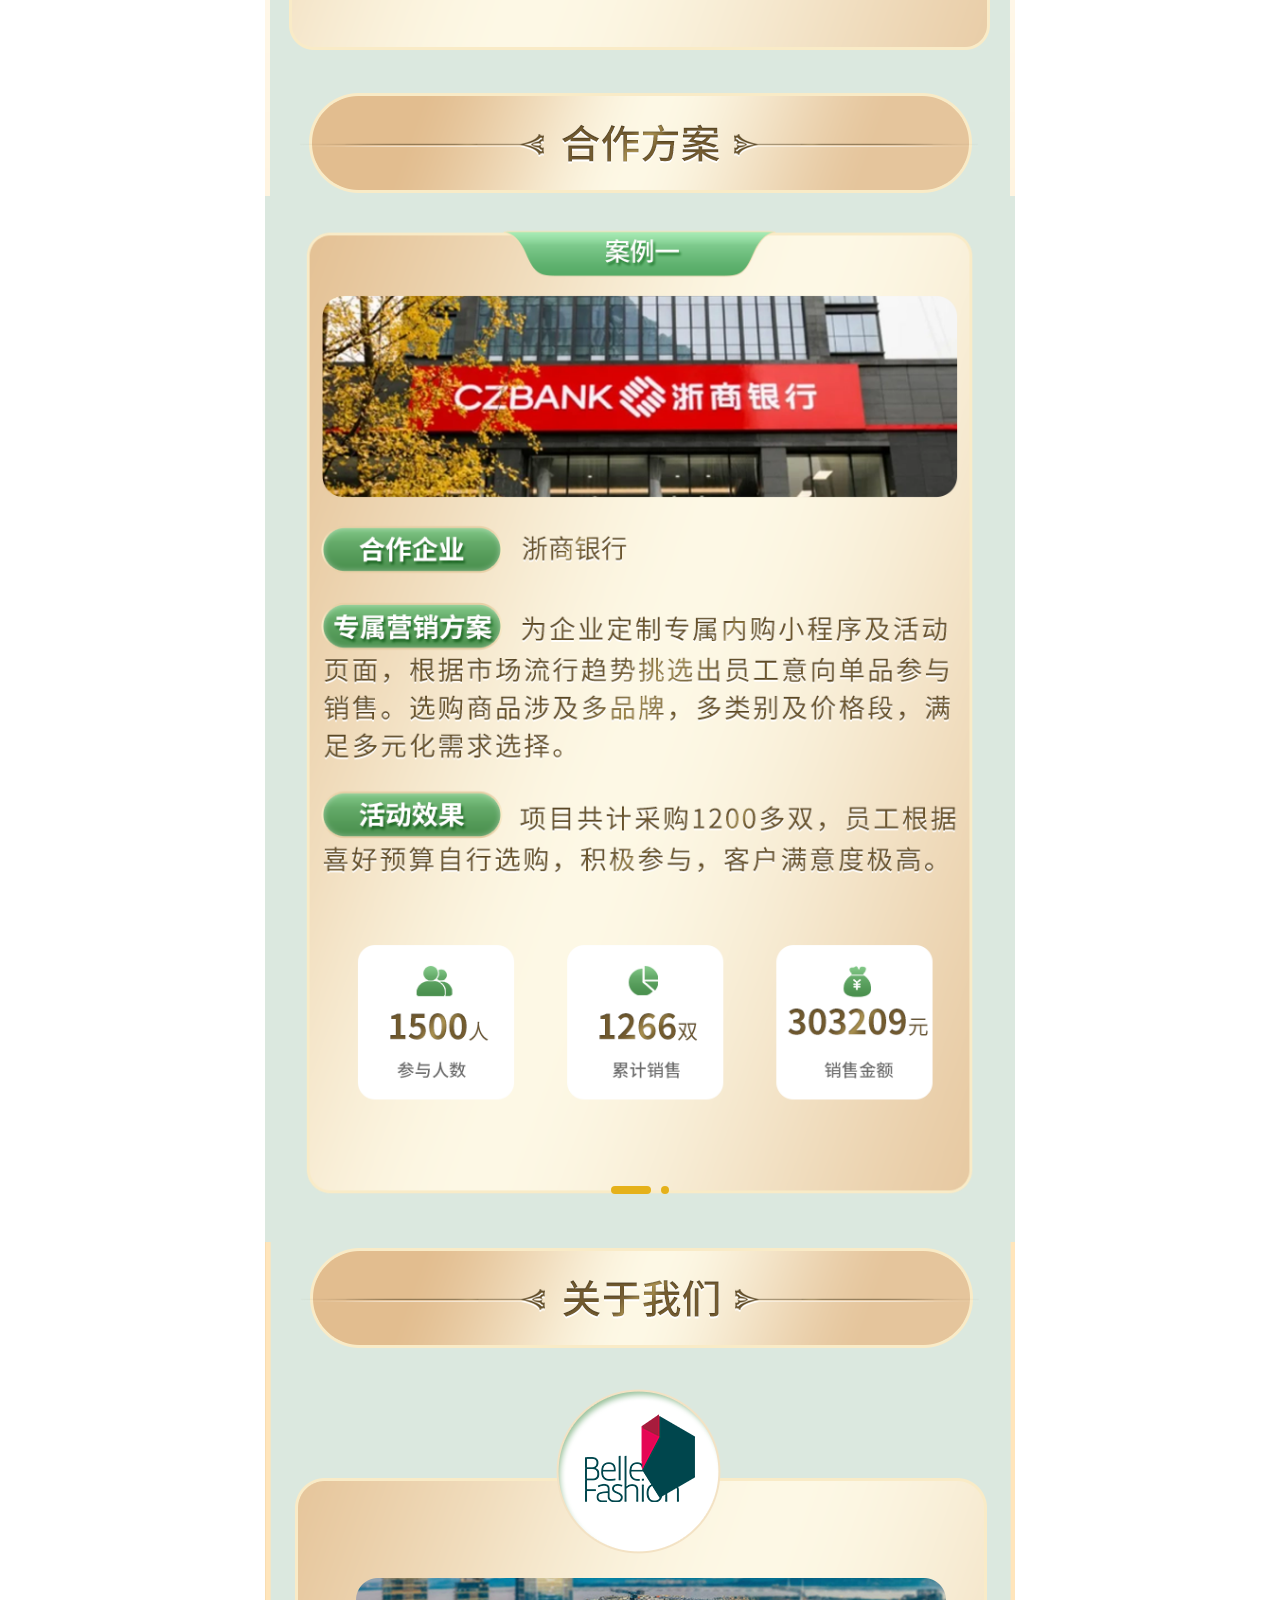
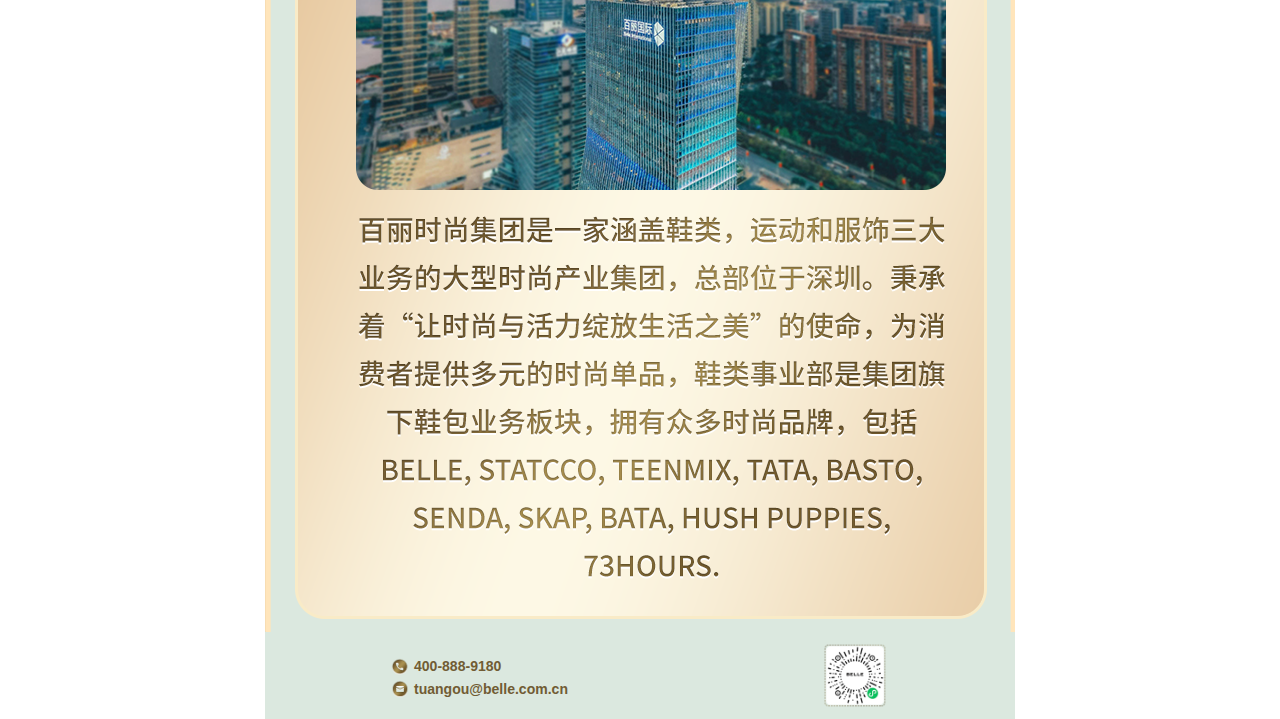
==== commit 0cd41203: "Add files via upload" ====
--- a/cool_baili_wap/index.html
+++ b/cool_baili_wap/index.html
@@ -42,10 +42,10 @@
       <div class="swiper-container">
         <div class="swiper-wrapper">
           <div class="swiper-slide">
-            <img src="images/case1.png" />
+            <img src="images/ahioq-wfp5p.webp" />
           </div>
           <div class="swiper-slide">
-            <img src="images/case2.png" />
+            <img src="images/a2u7g-rcfto.webp" />
           </div>
         </div>
         <!-- 如果需要分页器 -->
@@ -53,7 +53,26 @@
       </div>
     </div>
     <div class="about">
-      <img src="images/about.png" />
+      <img src="images/aoum1-ajri6.webp" />
+    </div>
+    <div class="footer">
+      <div class="message" style="display: flex;flex-direction: column;justify-content: center;">
+        <div style="margin-top:5px;display: flex;align-items: center;">
+          <div style="width:17.5px;height: 17.5px;">
+            <img style="width: auto;height: auto;max-width: 100%;max-height: 100%;" src="images/phone.png"/>
+          </div>
+          <h3 style="margin-left:5px;font-weight: 600; color: #715C34;">400-888-9180</h3>
+        </div>
+        <div  style="margin-top:5px;display: flex;align-items: center;">
+          <div style="width:17.5px;height: 17.5px;">
+            <img style="width: auto;height: auto;max-width: 100%;max-height: 100%;"  src="images/mail.png"/>
+          </div>
+          <h3 style="margin-left:5px;font-weight: 600; color: #715C34;">tuangou@belle.com.cn</h3>
+        </div>
+      </div>
+      <div class="erwei">
+        <img src="images/erwei.png"/>
+      </div>
     </div>
   </div>
   <script src="swiper/swiper-3.4.2.min.js"></script>
--- a/cool_baili_wap/css/css.css
+++ b/cool_baili_wap/css/css.css
@@ -25,6 +25,11 @@
     border-left: 2px solid #FFE8C2;
     border-right: 2px solid #FFE8C2;
   }
+
+  .footer {
+    border: 2px solid #FFE8C2;
+    border-top: 0;
+  }
 }
 
 @media screen and (min-width: 321px) and (max-width: 360px) {
@@ -41,6 +46,11 @@
     border-left: 2px solid #FFE8C2;
     border-right: 2px solid #FFE8C2;
   }
+
+  .footer {
+    border: 2px solid #FFE8C2;
+    border-top: 0;
+  }
 }
 
 @media screen and (min-width: 361px) and (max-width: 375px) {
@@ -57,6 +67,11 @@
     border-left: 2px solid #FFE8C2;
     border-right: 2px solid #FFE8C2;
   }
+
+  .footer {
+    border: 2px solid #FFE8C2;
+    border-top: 0;
+  }
 }
 
 @media screen and (min-width: 376px) and (max-width: 414px) {
@@ -72,6 +87,11 @@
   .case_banner {
     border-left: 2px solid #FFE8C2;
     border-right: 2px solid #FFE8C2;
+  }
+
+  .footer {
+    border: 2px solid #FFE8C2;
+    border-top: 0;
   }
 }
 
@@ -90,6 +110,10 @@
     border-right: 3px solid #FFE8C2;
   }
 
+  .footer {
+    border: 3px solid #FFE8C2;
+    border-top: 0;
+  }
 }
 
 @media screen and (min-width: 485px) and (max-width: 720px) {
@@ -106,6 +130,11 @@
     border-left: 4px solid #FFE8C2;
     border-right: 4px solid #FFE8C2;
   }
+
+  .footer {
+    border: 4px solid #FFE8C2;
+    border-top: 0;
+  }
 }
 
 @media screen and (min-width: 721px) and (max-width: 768px) {
@@ -121,6 +150,11 @@
   .case_banner {
     border-left: 5px solid #FFE8C2;
     border-right: 5px solid #FFE8C2;
+  }
+
+  .footer {
+    border: 5px solid #FFE8C2;
+    border-top: 0;
   }
 }
 
@@ -280,15 +314,18 @@
   overflow: hidden;
   clear: both;
 }
+
 /*自定义分页器位置*/
 .swiper-pagination {
   bottom: 15px !important;
 }
+
 /*自定义分页器未选中的样式*/
 .swiper-pagination-bullet {
   background-color: #E5B11A !important;
   opacity: 1 !important;
 }
+
 /*自定义分页器选中的样式*/
 .swiper-pagination-bullet-active {
   width: 40px !important;
@@ -366,4 +403,22 @@
 
 .about img {
   width: 100%;
+}
+
+.footer {
+  padding: 10px 0;
+  margin-top: -4px;
+  background-color: #DBE8DF;
+  display: flex;
+  justify-content: space-around;
+}
+.footer .erwei {
+  width: 67.5x;
+  height: 67.5px;
+}
+.footer .erwei img {
+  width: auto;
+  height: auto;
+  max-width: 100%;
+  max-height: 100%;
 }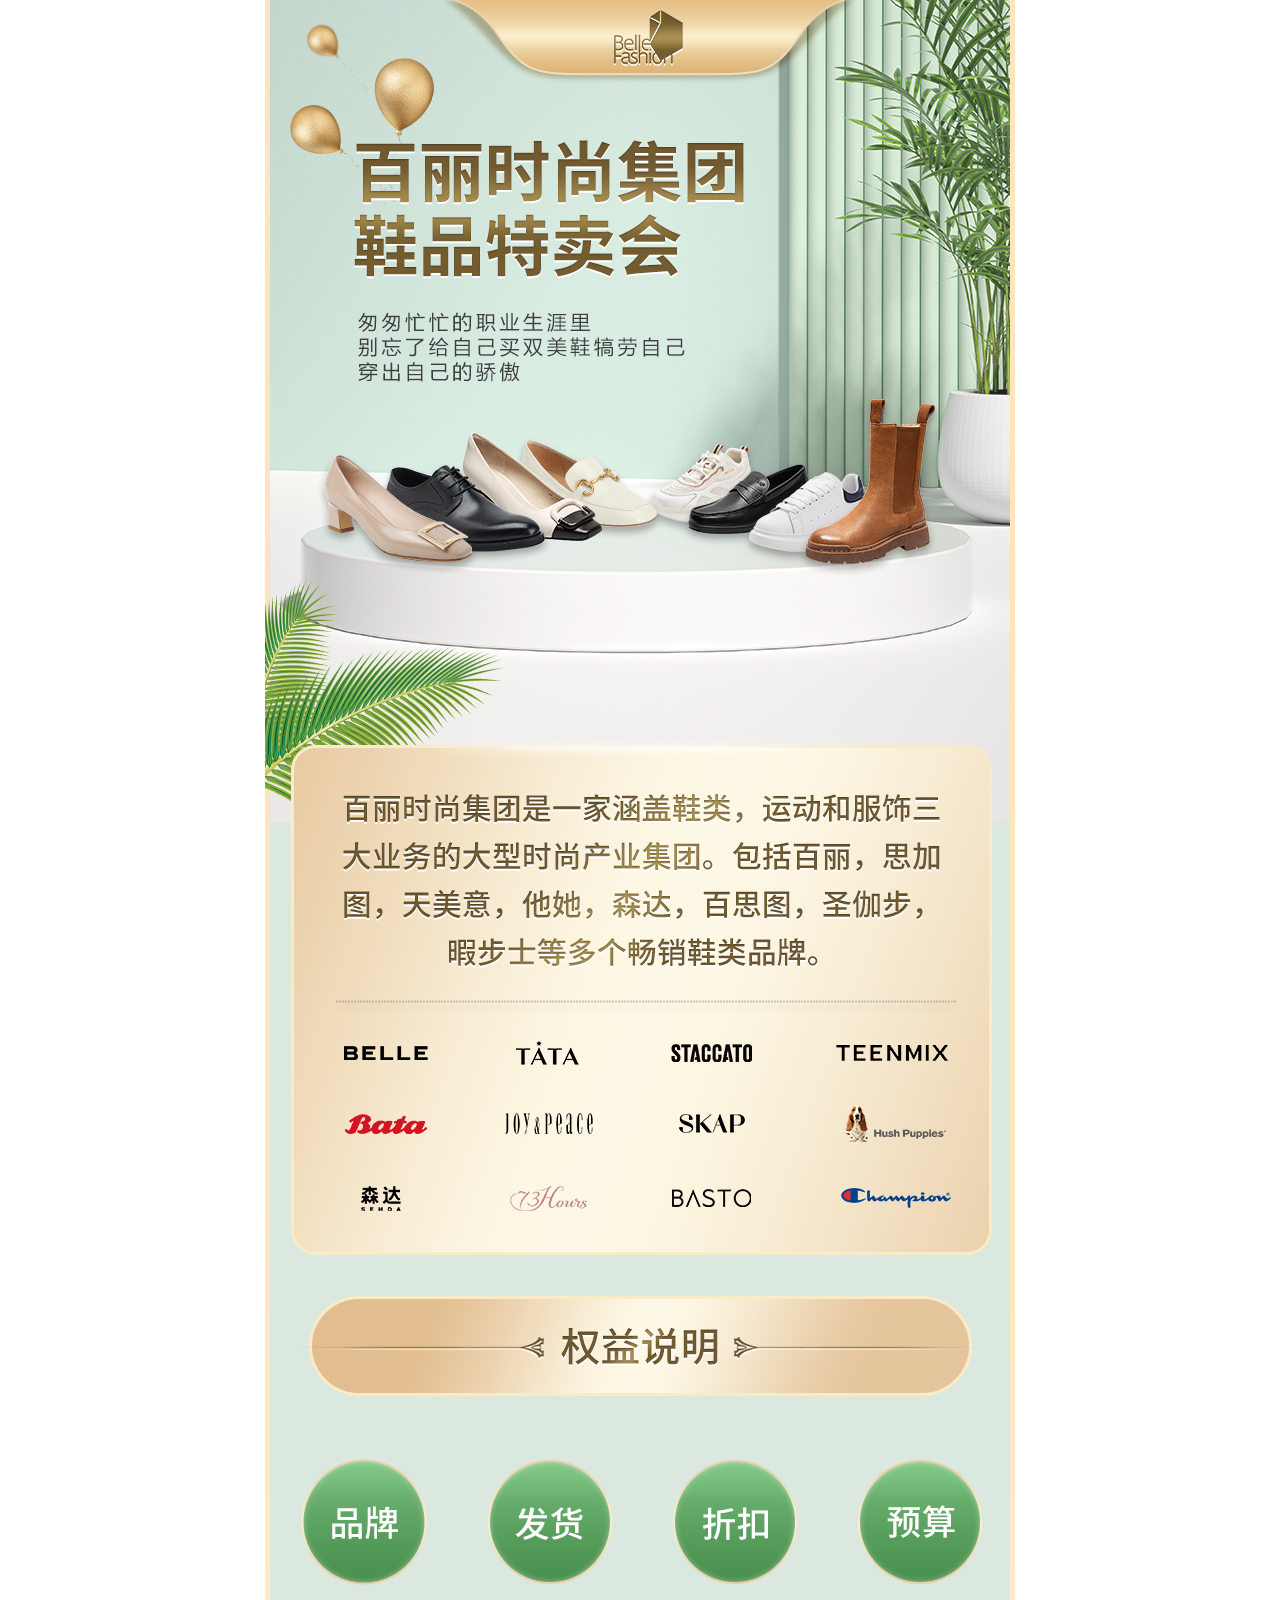
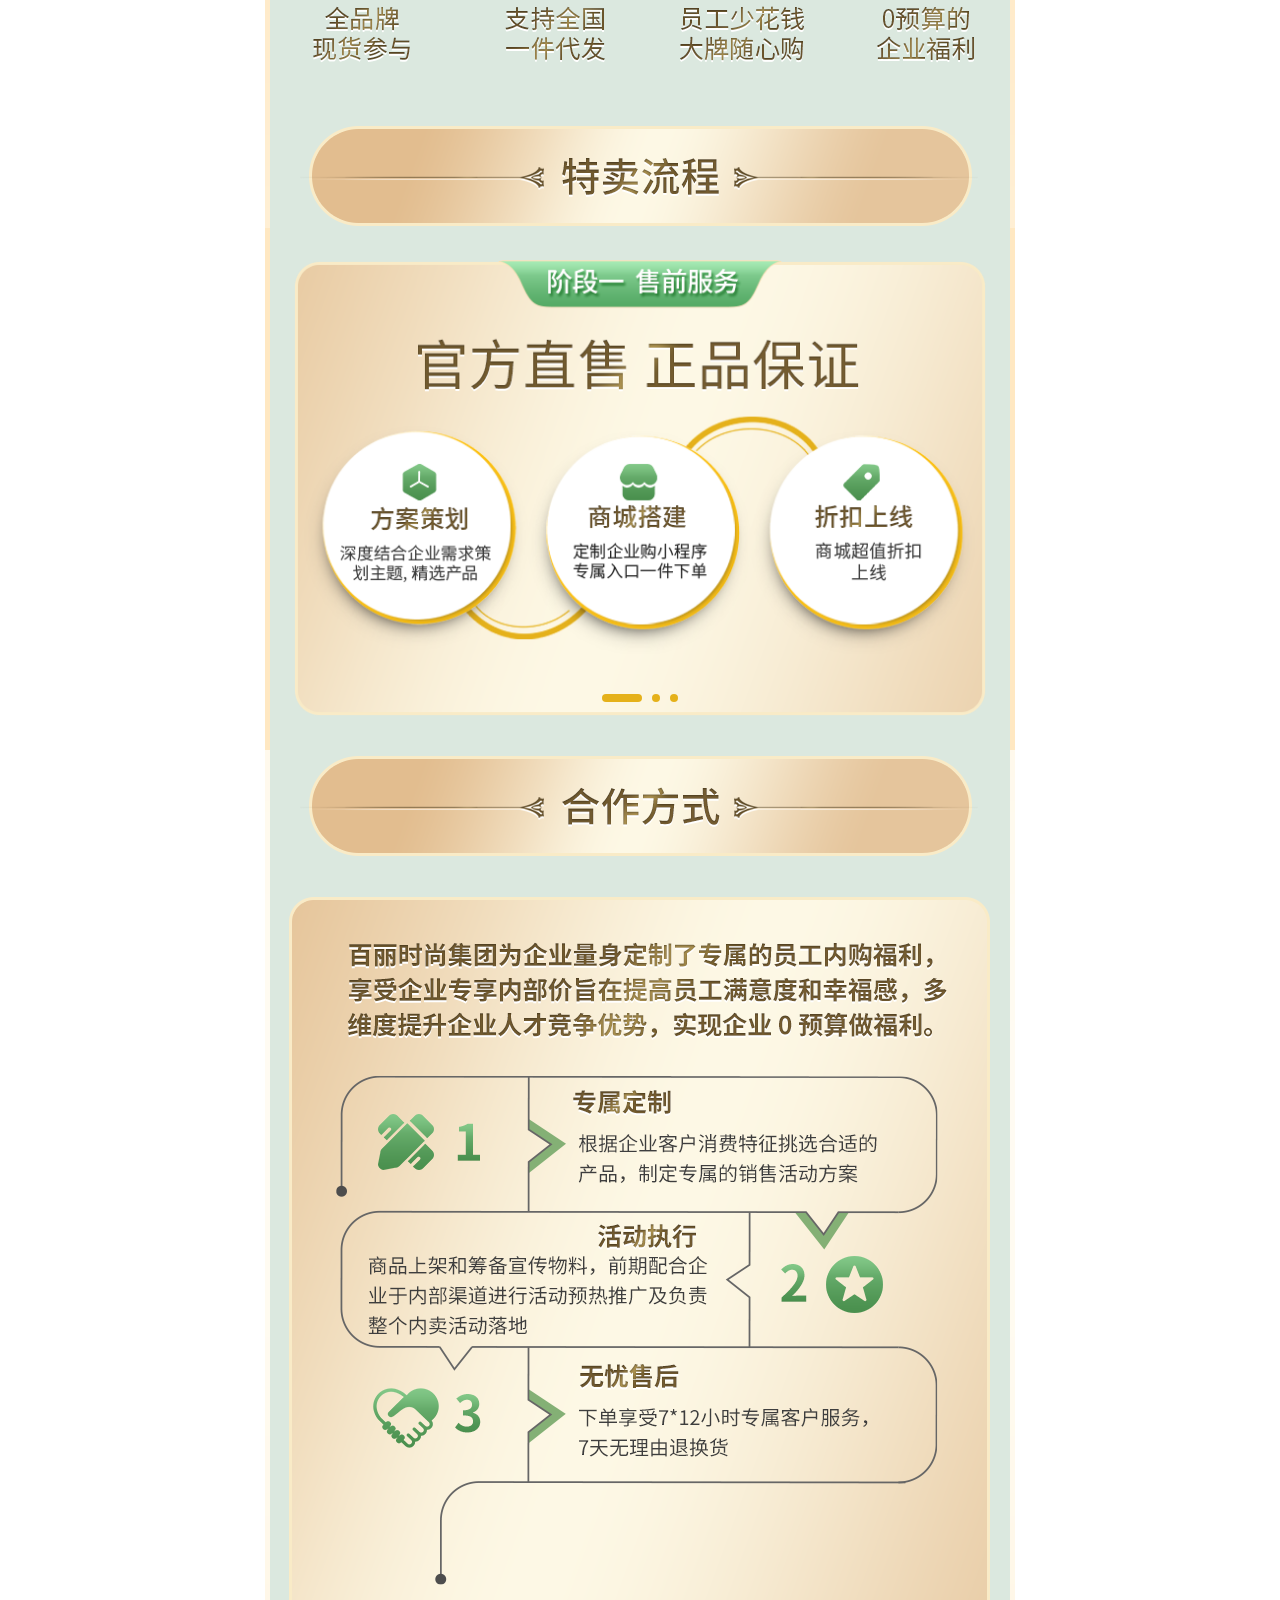
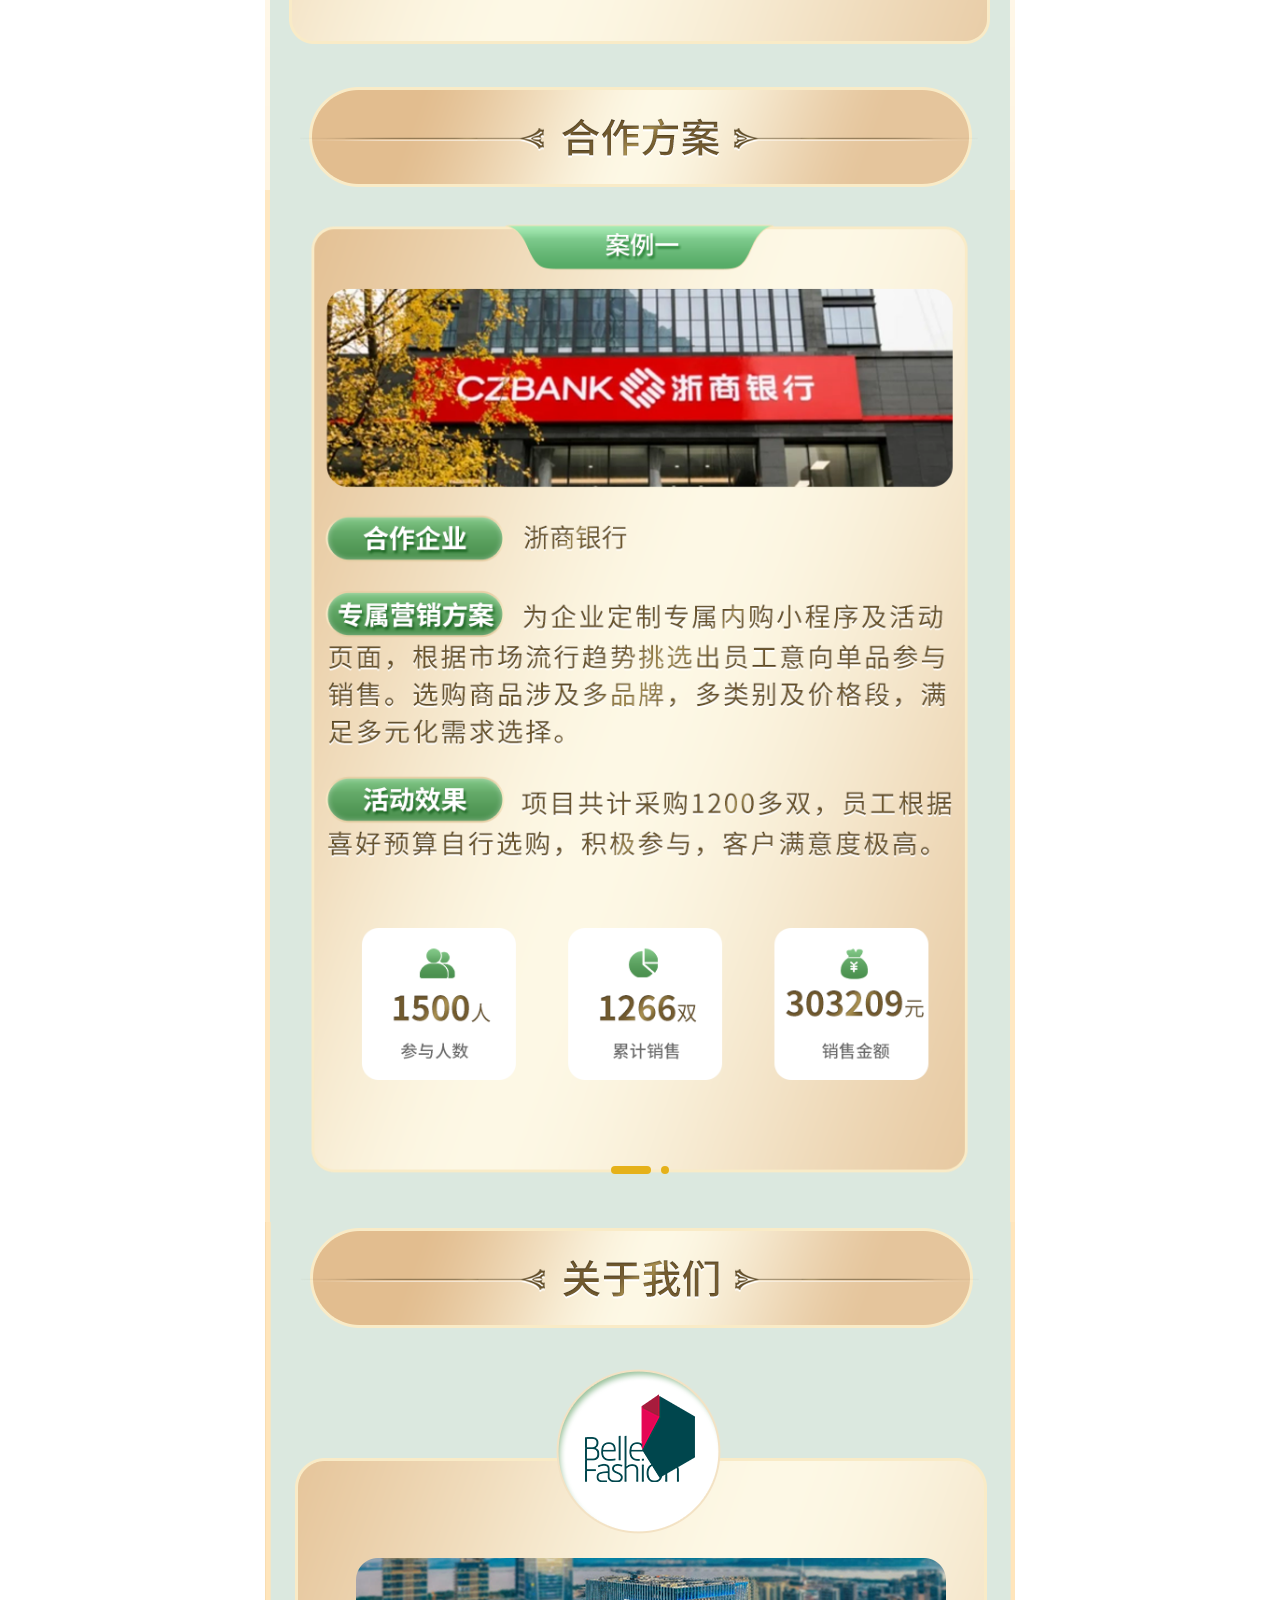
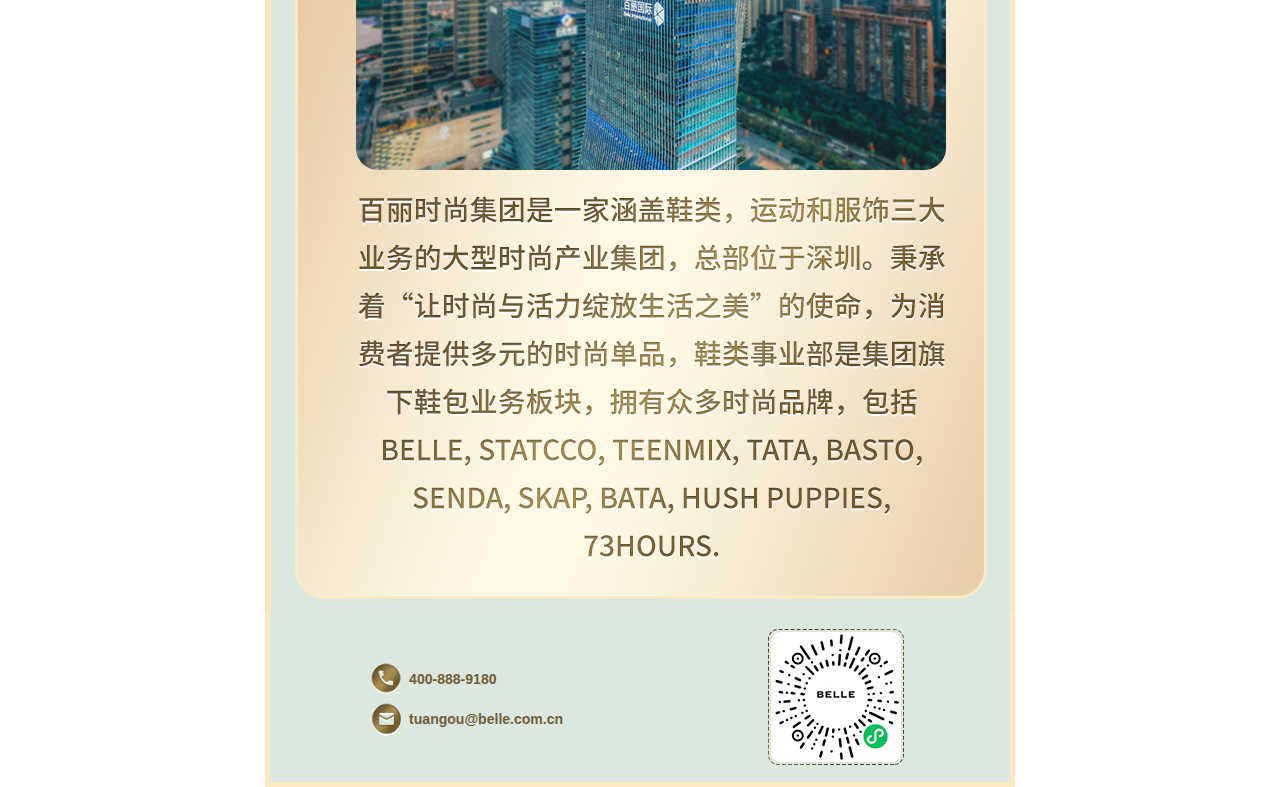
==== commit 78c09d20: "Add files via upload" ====
--- a/cool_baili_wap/index.html
+++ b/cool_baili_wap/index.html
@@ -8,7 +8,6 @@
   <meta name="format-detection" content="telephone=no" />
   <link type="text/css" rel="stylesheet" href="css/css.css" />
   <link type="text/css" rel="stylesheet" href="swiper/swiper-3.4.2.min.css" />
-
   <title>百丽</title>
 </head>
 
@@ -58,13 +57,13 @@
     <div class="footer">
       <div class="message" style="display: flex;flex-direction: column;justify-content: center;">
         <div style="margin-top:5px;display: flex;align-items: center;">
-          <div style="width:17.5px;height: 17.5px;">
+          <div style="width:0.47rem;height: 0.47rem;">
             <img style="width: auto;height: auto;max-width: 100%;max-height: 100%;" src="images/phone.png"/>
           </div>
           <h3 style="margin-left:5px;font-weight: 600; color: #715C34;">400-888-9180</h3>
         </div>
         <div  style="margin-top:5px;display: flex;align-items: center;">
-          <div style="width:17.5px;height: 17.5px;">
+          <div style="width:0.47rem;height: 0.47rem;">
             <img style="width: auto;height: auto;max-width: 100%;max-height: 100%;"  src="images/mail.png"/>
           </div>
           <h3 style="margin-left:5px;font-weight: 600; color: #715C34;">tuangou@belle.com.cn</h3>
--- a/cool_baili_wap/css/css.css
+++ b/cool_baili_wap/css/css.css
@@ -8,12 +8,12 @@
 
 /*兼容老设备的rem-px基准*/
 html {
-  font-size: 42.6667px;
+  font-size: 32.5px;
 }
 
 @media screen and (max-width: 320px) {
   html {
-    font-size: 42.6667px;
+    font-size: 32.5px;
   }
 
   .service_bannar {
@@ -34,7 +34,7 @@
 
 @media screen and (min-width: 321px) and (max-width: 360px) {
   html {
-    font-size: 48px;
+    font-size: 35.5px;
   }
 
   .service_bannar {
@@ -55,7 +55,7 @@
 
 @media screen and (min-width: 361px) and (max-width: 375px) {
   html {
-    font-size: 50px;
+    font-size: 37.5px;
   }
 
   .service_bannar {
@@ -76,7 +76,7 @@
 
 @media screen and (min-width: 376px) and (max-width: 414px) {
   html {
-    font-size: 55px;
+    font-size: 42.5px;
   }
 
   .service_bannar {
@@ -97,7 +97,7 @@
 
 @media screen and (min-width: 415px) and (max-width: 484px) {
   html {
-    font-size: 64px;
+    font-size: 47.5px;
   }
 
   .service_bannar {
@@ -118,7 +118,7 @@
 
 @media screen and (min-width: 485px) and (max-width: 720px) {
   html {
-    font-size: 96px;
+    font-size: 67.5px;
   }
 
   .service_bannar {
@@ -139,7 +139,7 @@
 
 @media screen and (min-width: 721px) and (max-width: 768px) {
   html {
-    font-size: 102px;
+    font-size: 75.5px;
   }
 
   .service_bannar {
@@ -160,20 +160,50 @@
 
 @media screen and (min-width: 769px) and (max-width: 1080px) {
   html {
-    font-size: 144px;
+    font-size: 75.5px;
+  }
+  
+  .service_bannar {
+    border-left: 5px solid #FFE8C2;
+    border-right: 5px solid #FFE8C2;
+  }
+
+  .case_banner {
+    border-left: 5px solid #FFE8C2;
+    border-right: 5px solid #FFE8C2;
+  }
+
+  .footer {
+    border: 5px solid #FFE8C2;
+    border-top: 0;
   }
 }
 
 @media screen and (min-width: 1080px) {
   html {
-    font-size: 144px;
+    font-size: 75.5px;
+  }
+  
+  .service_bannar {
+    border-left: 5px solid #FFE8C2;
+    border-right: 5px solid #FFE8C2;
+  }
+
+  .case_banner {
+    border-left: 5px solid #FFE8C2;
+    border-right: 5px solid #FFE8C2;
+  }
+
+  .footer {
+    border: 5px solid #FFE8C2;
+    border-top: 0;
   }
 }
 
 /*新设备的rem-vw标准*/
 html {
   overflow-x: hidden;
-  font-size: 13.3333333333vw;
+  /*font-size: 13.3333333333vw;*/
   /*一便rem.js失效，这里起作用*/
 }
 
@@ -203,7 +233,6 @@
   image-rendering: crisp-edges;
   -ms-interpolation-mode: nearest-neighbor;
 }
-
 h1,
 h2,
 h3 {
@@ -413,8 +442,8 @@
   justify-content: space-around;
 }
 .footer .erwei {
-  width: 67.5x;
-  height: 67.5px;
+  width: 2rem;
+  height: 2rem;
 }
 .footer .erwei img {
   width: auto;
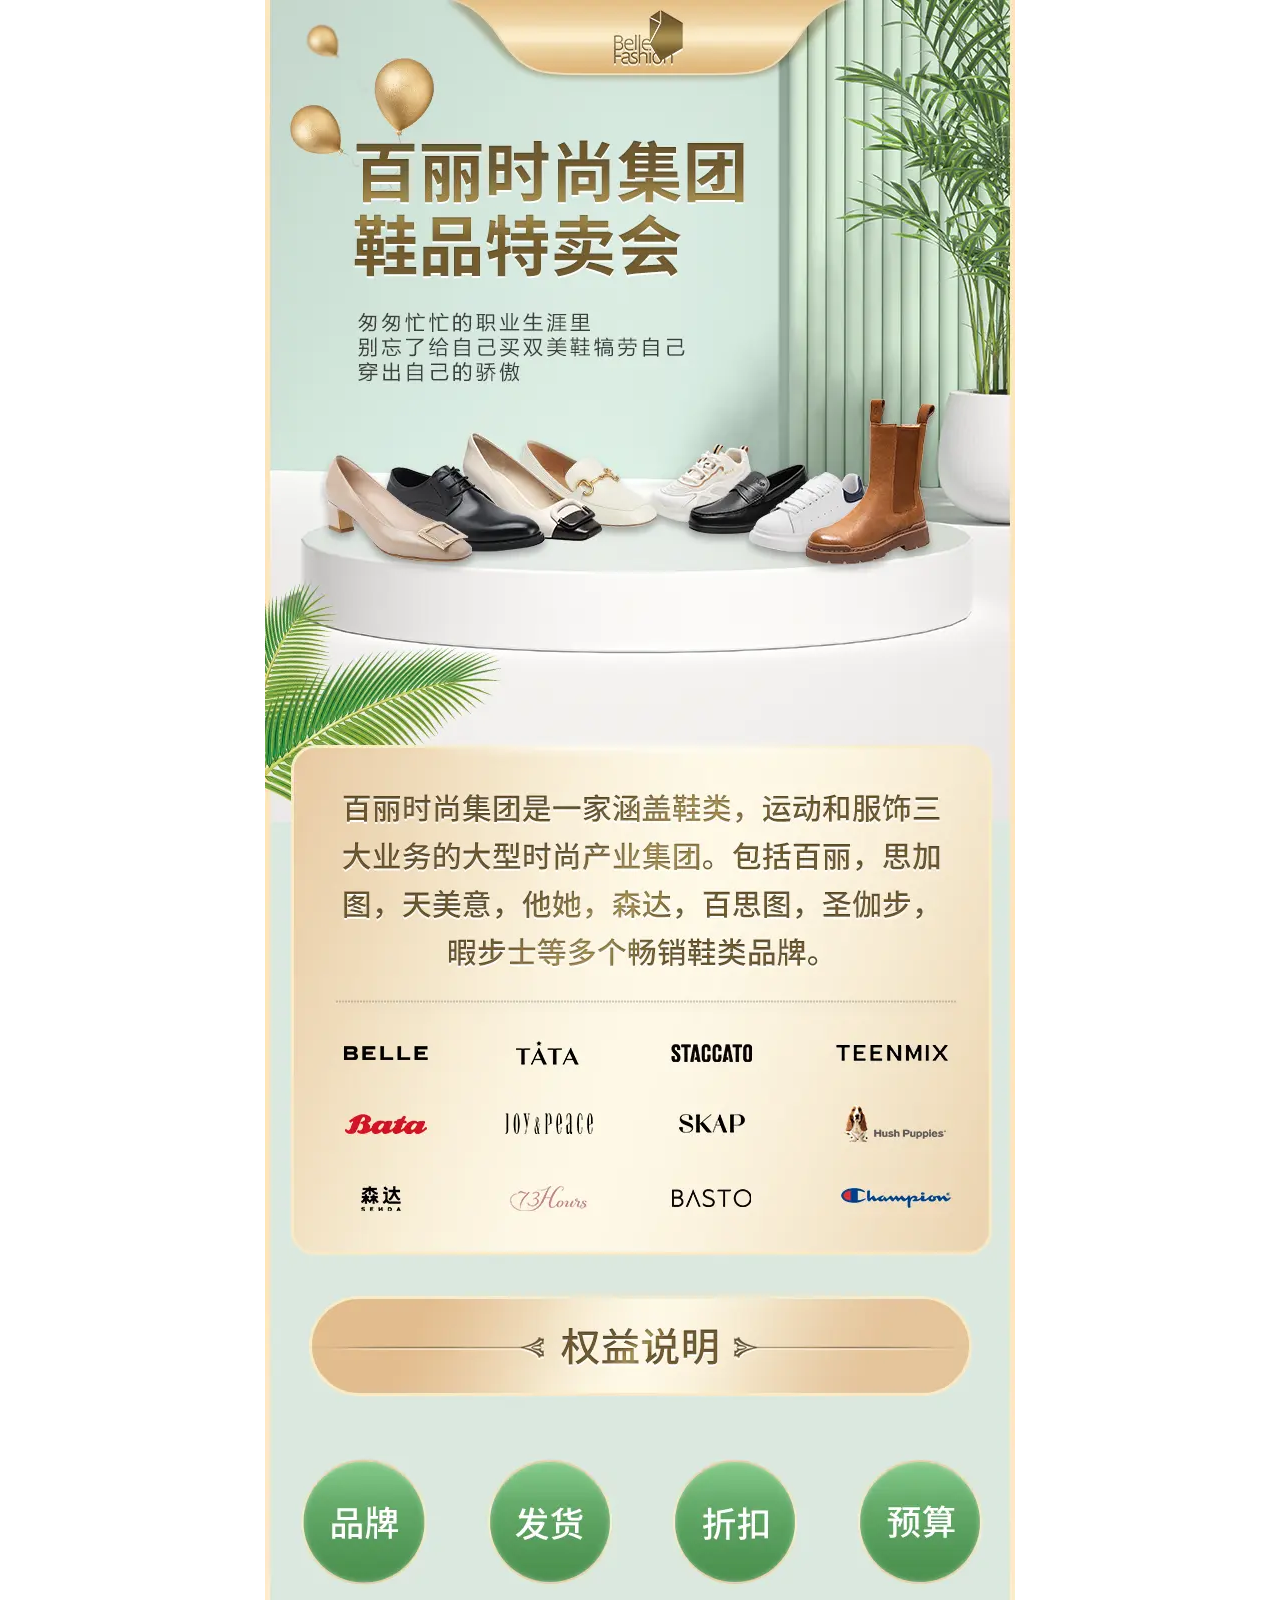
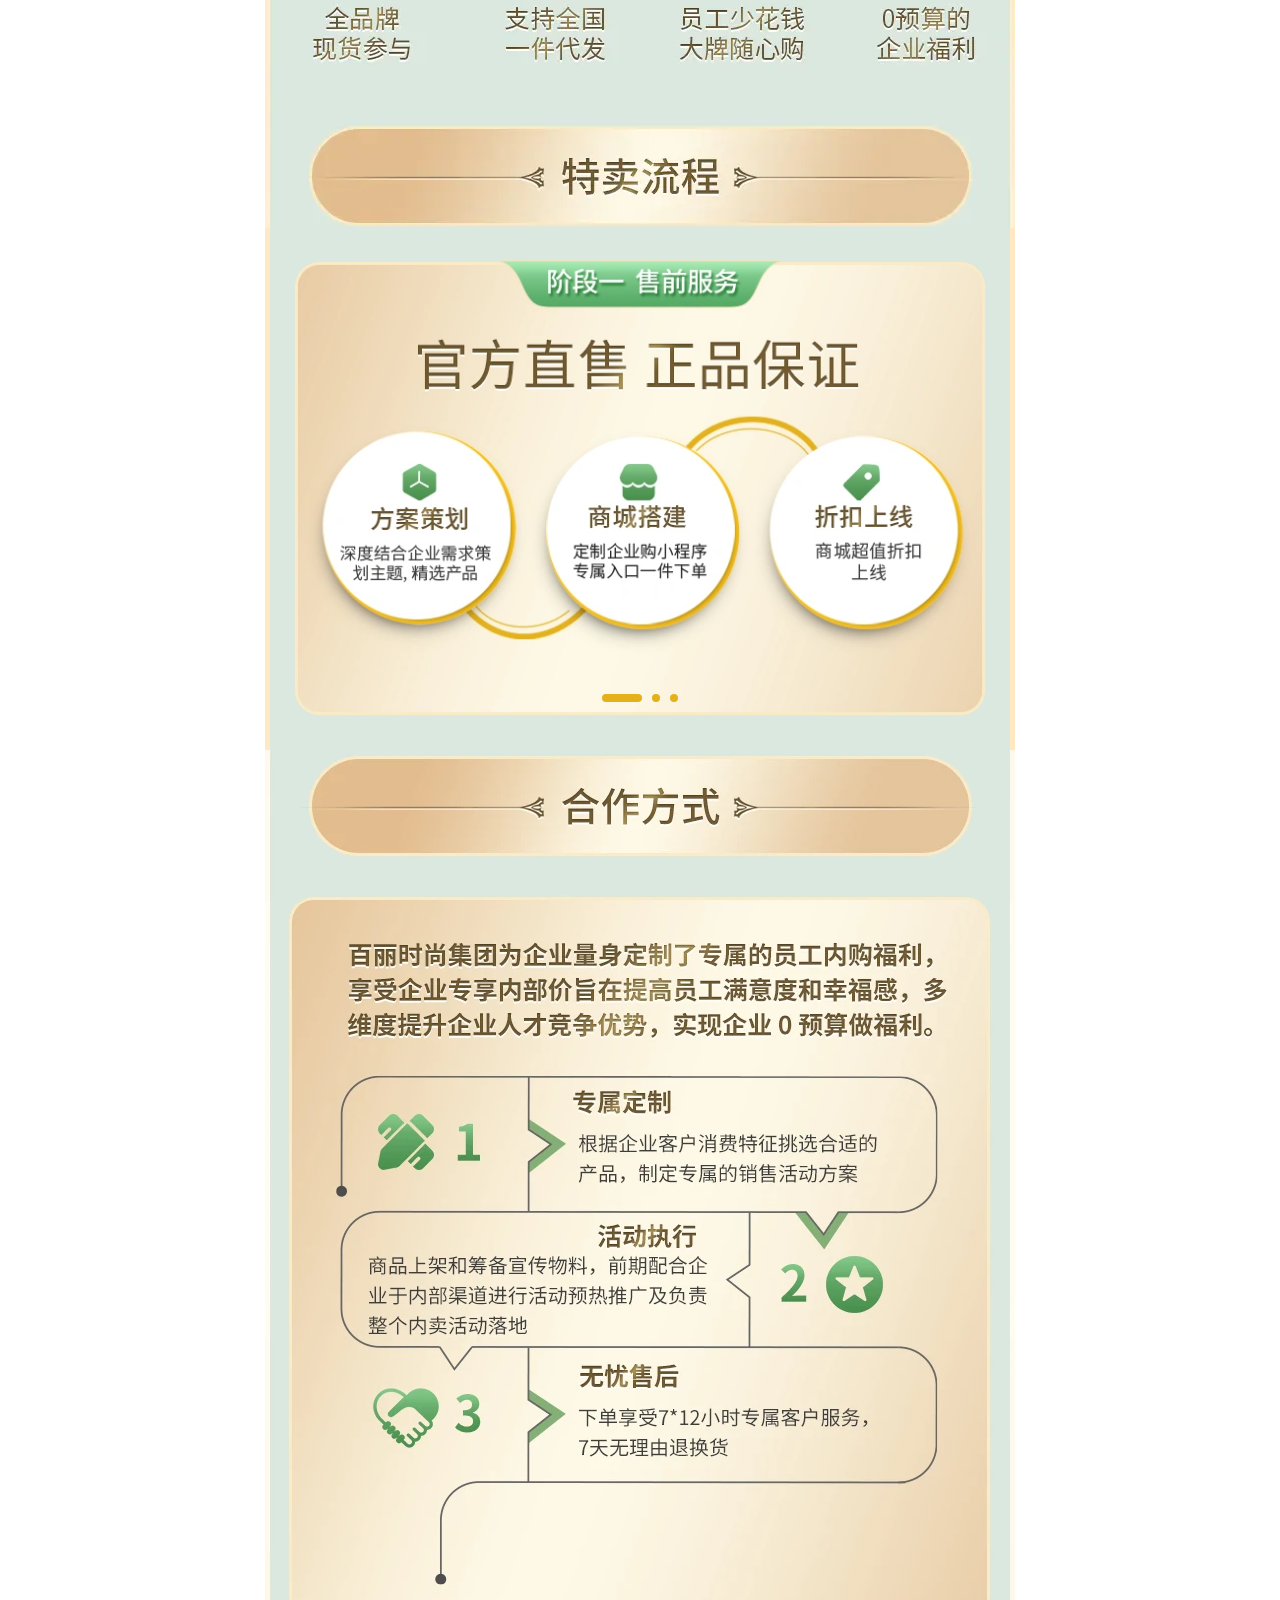
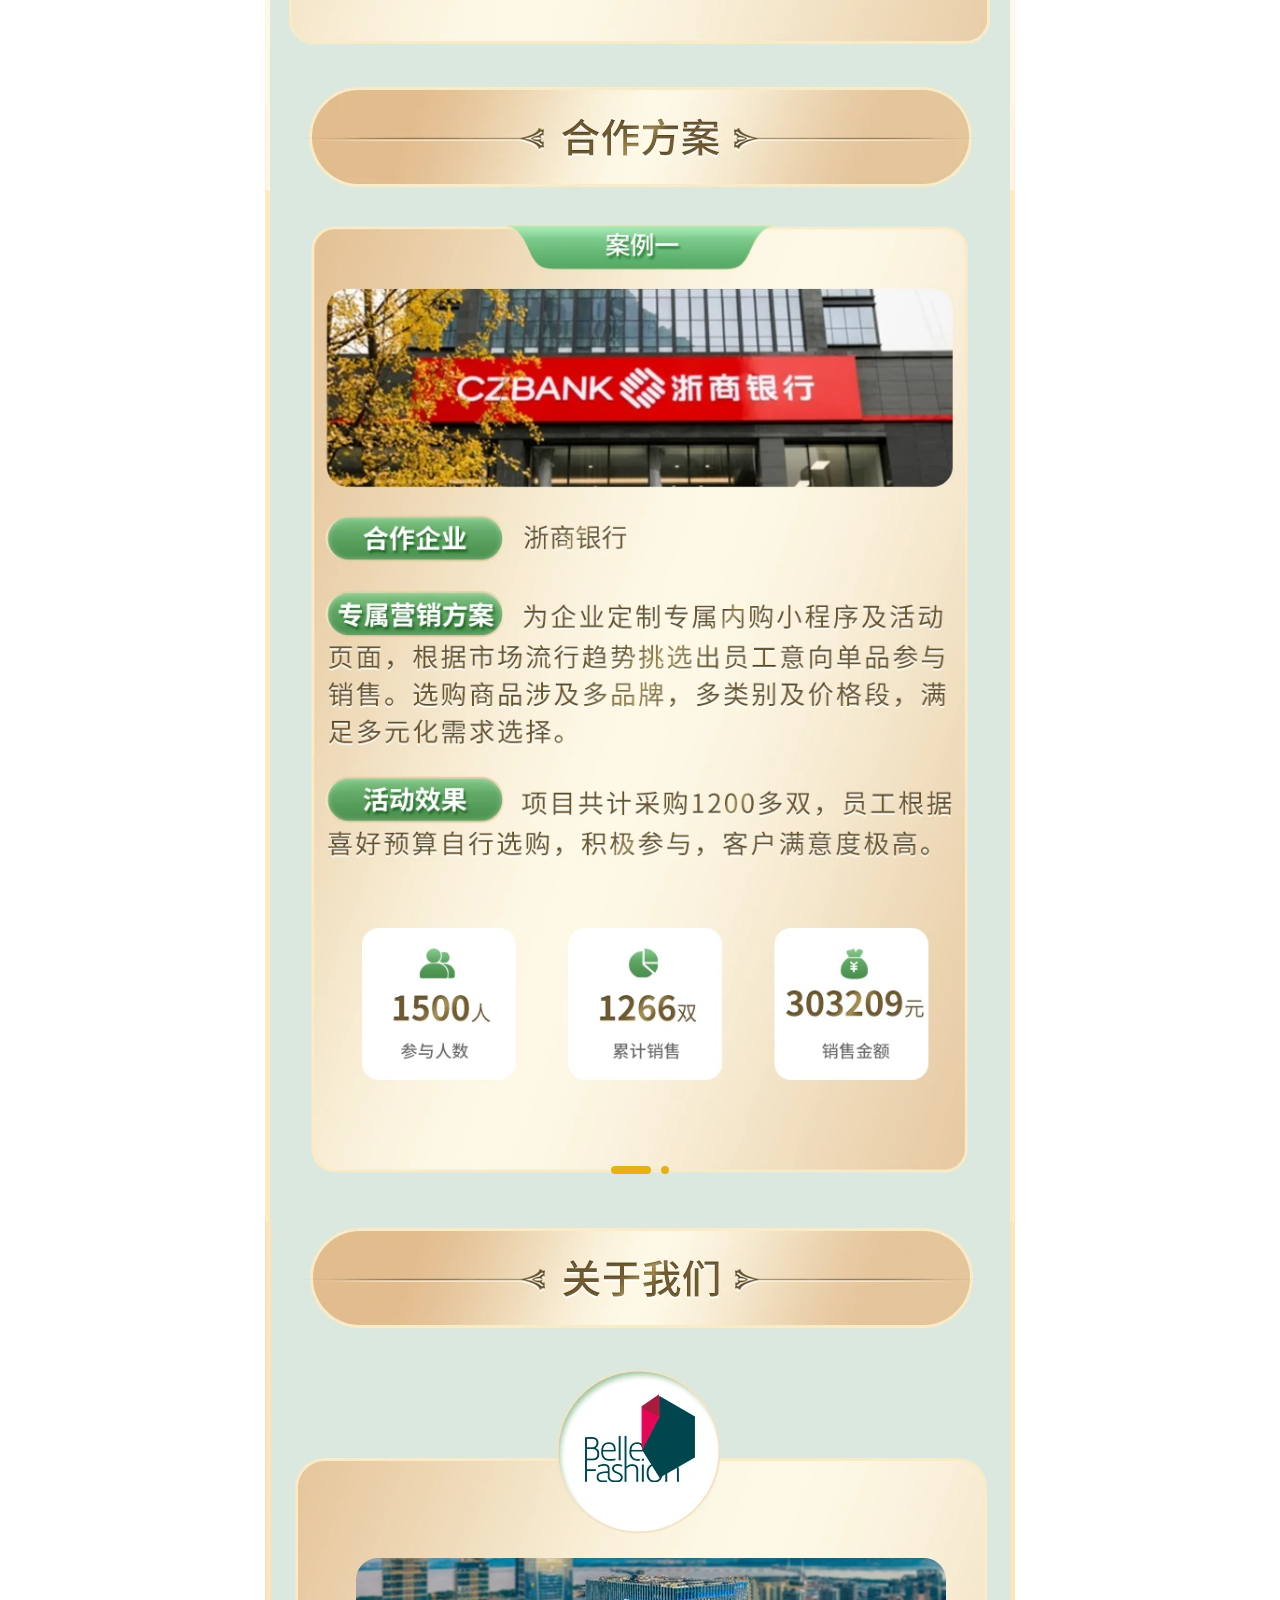
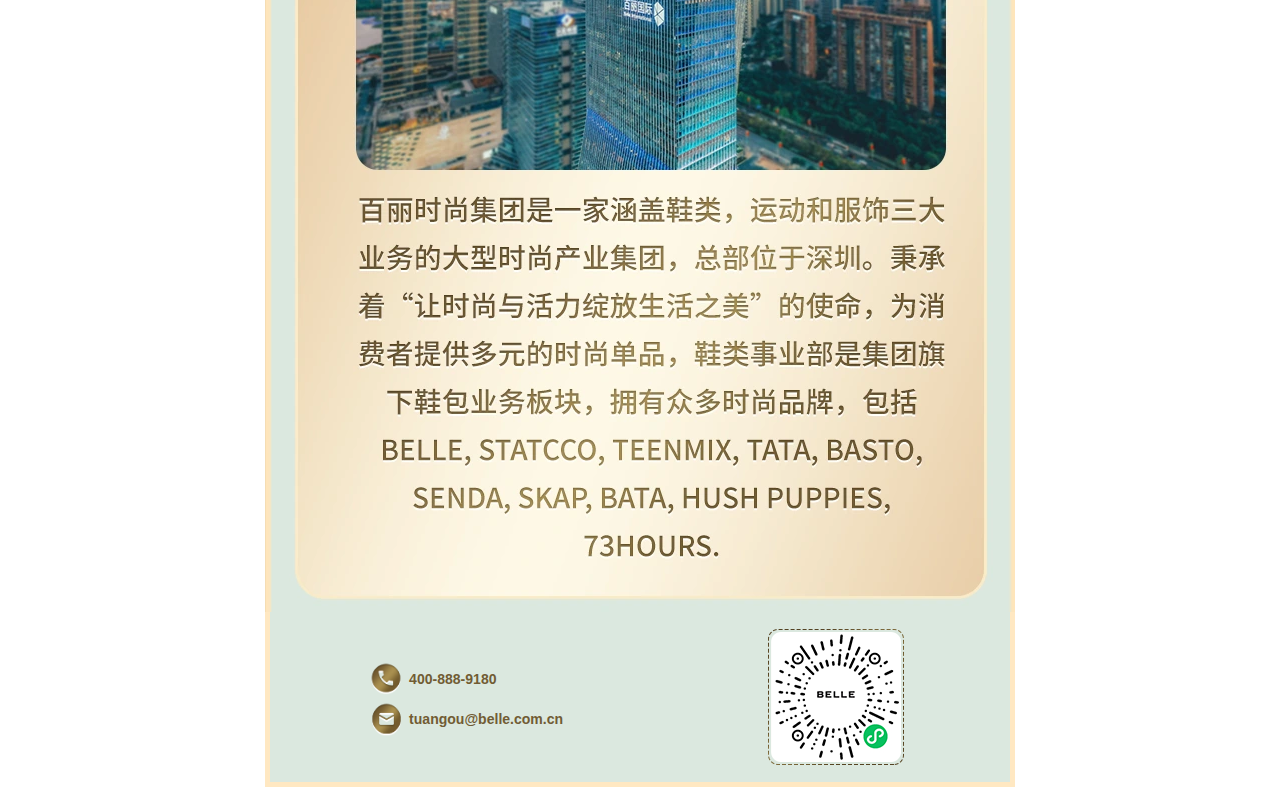
==== commit ecddf217: "Add files via upload" ====
--- a/cool_baili_wap/index.html
+++ b/cool_baili_wap/index.html
@@ -14,19 +14,19 @@
 <body>
   <div class="main">
     <div class="introduce">
-      <img src="images/aeb03-e0mrz.webp" />
+      <img src="images/introduce.webp" />
     </div>
     <div class="service_bannar">
       <div class="swiper-container">
         <div class="swiper-wrapper">
           <div class="swiper-slide">
-            <img src="images/service1.png" />
+            <img src="images/service1.webp" />
           </div>
           <div class="swiper-slide">
-            <img src="images/service2.png" />
+            <img src="images/service2.webp" />
           </div>
           <div class="swiper-slide">
-            <img src="images/service3.png" />
+            <img src="images/service3.webp" />
           </div>
         </div>
         <!-- 如果需要分页器 -->
@@ -35,16 +35,16 @@
       </div>
     </div>
     <div class="cooperation">
-      <img src="images/at870-7ceaa.webp" />
+      <img src="images/cooperation.webp" />
     </div>
     <div class="case_banner">
       <div class="swiper-container">
         <div class="swiper-wrapper">
           <div class="swiper-slide">
-            <img src="images/ahioq-wfp5p.webp" />
+            <img src="images/case1.webp" />
           </div>
           <div class="swiper-slide">
-            <img src="images/a2u7g-rcfto.webp" />
+            <img src="images/case2.webp" />
           </div>
         </div>
         <!-- 如果需要分页器 -->
@@ -52,7 +52,7 @@
       </div>
     </div>
     <div class="about">
-      <img src="images/aoum1-ajri6.webp" />
+      <img src="images/about.webp" />
     </div>
     <div class="footer">
       <div class="message" style="display: flex;flex-direction: column;justify-content: center;">
